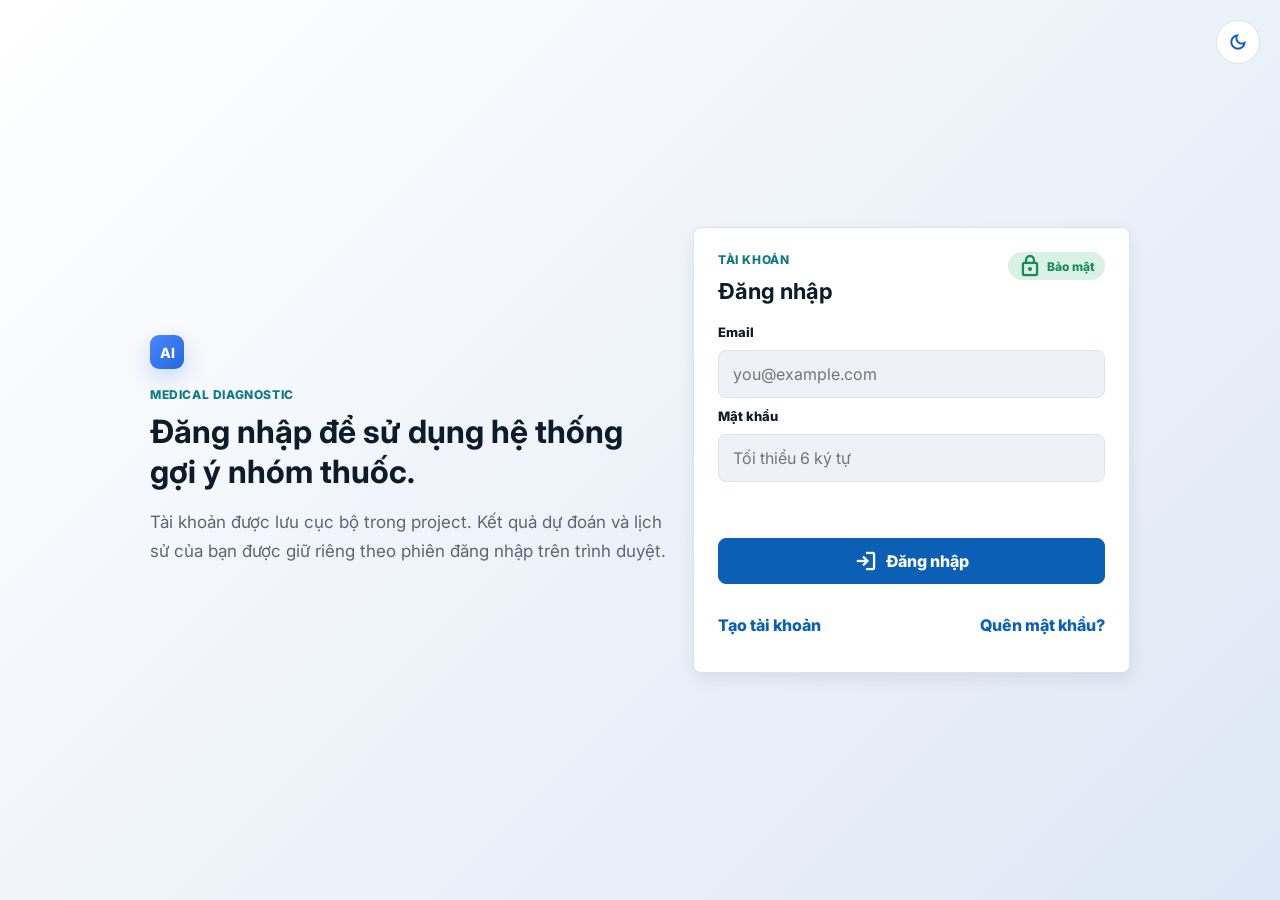
==== frontend/index.html @ ceefe4c8 "feat(admin): port Duyệt phản hồi không đồng ý (review workflow) Port quy trình duyệt phản hồi của to" ====
<!doctype html>
<html lang="vi">
  <head>
    <meta charset="utf-8" />
    <meta name="viewport" content="width=device-width, initial-scale=1" />
    <title>PharmaPredict - Hệ thống gợi ý nhóm thuốc tham khảo</title>
    <link rel="preconnect" href="https://fonts.googleapis.com" />
    <link rel="preconnect" href="https://fonts.gstatic.com" crossorigin />
    <link href="https://fonts.googleapis.com/css2?family=Inter:wght@400;500;600;700;800&family=Material+Symbols+Outlined:wght,FILL@100..700,0..1&display=swap" rel="stylesheet" />
    <link rel="stylesheet" href="styles.css" />
    <script>
      // Khởi tạo theme sớm để tránh nháy sai màu (no-flash)
      (function () {
        try {
          var t = localStorage.getItem("pharmaPredictTheme");
          if (!t) {
            t = window.matchMedia && window.matchMedia("(prefers-color-scheme: dark)").matches ? "dark" : "light";
          }
          document.documentElement.setAttribute("data-theme", t);
        } catch (e) {}
      })();
    </script>
  </head>
  <body>
    <section class="auth-screen" id="auth-screen" aria-labelledby="auth-title">
      <button class="theme-toggle auth-theme-toggle" id="theme-toggle-auth" type="button" aria-pressed="false" aria-label="Chuyển sang giao diện tối" title="Chuyển sang giao diện tối">
        <span class="material-symbols-outlined" aria-hidden="true">dark_mode</span>
      </button>
      <div class="auth-panel">
        <div class="auth-copy">
          <span class="sidebar-logo">AI</span>
          <p class="eyebrow">Medical Diagnostic</p>
          <h1 id="auth-title">Đăng nhập để sử dụng hệ thống gợi ý nhóm thuốc.</h1>
          <p class="lead">Tài khoản được lưu cục bộ trong project. Kết quả dự đoán và lịch sử của bạn được giữ riêng theo phiên đăng nhập trên trình duyệt.</p>
        </div>

        <div class="auth-card" data-auth-view="login">
          <div class="auth-card-head">
            <div>
              <p class="eyebrow">Tài khoản</p>
              <h2>Đăng nhập</h2>
            </div>
            <span class="status-pill status-secure">
              <span class="material-symbols-outlined" aria-hidden="true">lock</span>
              Bảo mật
            </span>
          </div>
          <form id="login-form" class="auth-form">
            <label for="login-email">Email</label>
            <input id="login-email" type="email" autocomplete="email" required placeholder="you@example.com" />
            <label for="login-password">Mật khẩu</label>
            <input id="login-password" type="password" autocomplete="current-password" required placeholder="Tối thiểu 6 ký tự" />
            <p class="form-message" id="login-message" role="status"></p>
            <button class="primary-button" type="submit">
              <span class="material-symbols-outlined" aria-hidden="true">login</span>
              Đăng nhập
            </button>
          </form>
          <div class="auth-links">
            <button class="text-button" type="button" data-auth-target="register">Tạo tài khoản</button>
            <button class="text-button" type="button" data-auth-target="forgot">Quên mật khẩu?</button>
          </div>
        </div>

        <div class="auth-card is-hidden" data-auth-view="register">
          <div class="auth-card-head">
            <div>
              <p class="eyebrow">Người dùng mới</p>
              <h2>Đăng ký</h2>
            </div>
          </div>
          <form id="register-form" class="auth-form">
            <label for="register-name">Họ tên</label>
            <input id="register-name" type="text" autocomplete="name" required placeholder="Nguyễn Văn A" />
            <label for="register-email">Email</label>
            <input id="register-email" type="email" autocomplete="email" required placeholder="you@example.com" />
            <label for="register-password">Mật khẩu</label>
            <input id="register-password" type="password" autocomplete="new-password" minlength="6" required placeholder="Tối thiểu 6 ký tự" />
            <p class="form-message" id="register-message" role="status"></p>
            <button class="primary-button" type="submit">
              <span class="material-symbols-outlined" aria-hidden="true">person_add</span>
              Tạo tài khoản
            </button>
          </form>
          <div class="auth-links">
            <button class="text-button" type="button" data-auth-target="login">Đã có tài khoản</button>
          </div>
        </div>

        <div class="auth-card is-hidden" data-auth-view="forgot">
          <div class="auth-card-head">
            <div>
              <p class="eyebrow">Khôi phục</p>
              <h2>Quên mật khẩu</h2>
            </div>
          </div>
          <form id="forgot-form" class="auth-form">
            <label for="forgot-email">Email đã đăng ký</label>
            <input id="forgot-email" type="email" autocomplete="email" required placeholder="you@example.com" />
            <p class="form-message" id="forgot-message" role="status"></p>
            <button class="primary-button" type="submit">
              <span class="material-symbols-outlined" aria-hidden="true">key</span>
              Lấy mã đặt lại
            </button>
          </form>
          <div class="auth-links">
            <button class="text-button" type="button" data-auth-target="reset">Nhập mã đặt lại</button>
            <button class="text-button" type="button" data-auth-target="login">Quay lại đăng nhập</button>
          </div>
        </div>

        <div class="auth-card is-hidden" data-auth-view="reset">
          <div class="auth-card-head">
            <div>
              <p class="eyebrow">Mật khẩu mới</p>
              <h2>Đặt lại mật khẩu</h2>
            </div>
          </div>
          <form id="reset-form" class="auth-form">
            <label for="reset-email">Email</label>
            <input id="reset-email" type="email" autocomplete="email" required placeholder="you@example.com" />
            <label for="reset-code">Mã đặt lại</label>
            <input id="reset-code" type="text" inputmode="numeric" required placeholder="6 chữ số" />
            <label for="reset-password">Mật khẩu mới</label>
            <input id="reset-password" type="password" autocomplete="new-password" minlength="6" required placeholder="Tối thiểu 6 ký tự" />
            <p class="form-message" id="reset-message" role="status"></p>
            <button class="primary-button" type="submit">
              <span class="material-symbols-outlined" aria-hidden="true">lock_reset</span>
              Đặt lại mật khẩu
            </button>
          </form>
          <div class="auth-links">
            <button class="text-button" type="button" data-auth-target="login">Quay lại đăng nhập</button>
          </div>
        </div>
      </div>
    </section>

    <div class="app-shell is-hidden">
      <aside class="app-sidebar" aria-label="Dieu huong chinh">
        <a class="sidebar-brand" href="#home" aria-label="PharmaPredict">
          <span class="sidebar-logo">AI</span>
          <span>Medical Diagnostic</span>
        </a>
        <nav class="side-nav">
          <button class="nav-link is-active" type="button" data-page="home">
            <span class="material-symbols-outlined" aria-hidden="true">home</span>
            <span>Trang Chủ</span>
          </button>
          <button class="nav-link" type="button" data-page="history">
            <span class="material-symbols-outlined" aria-hidden="true">history</span>
            <span>Lịch Sử Dự Đoán</span>
          </button>
          <button class="nav-link admin-only is-hidden" type="button" data-page="dashboard">
            <span class="material-symbols-outlined" aria-hidden="true">monitoring</span>
            <span>Dashboard</span>
          </button>
          <button class="nav-link admin-only is-hidden" type="button" data-page="dictionary">
            <span class="material-symbols-outlined" aria-hidden="true">menu_book</span>
            <span>Từ Điển Triệu Chứng</span>
          </button>
          <button class="nav-link admin-only is-hidden" type="button" data-page="samples">
            <span class="material-symbols-outlined" aria-hidden="true">description</span>
            <span>Bệnh Án Mẫu</span>
          </button>
          <button class="nav-link admin-only is-hidden" type="button" data-page="drug-admin">
            <span class="material-symbols-outlined" aria-hidden="true">medication</span>
            <span>Quản Lý Thuốc</span>
          </button>
          <button class="nav-link admin-only is-hidden" type="button" data-page="feedback-admin">
            <span class="material-symbols-outlined" aria-hidden="true">rate_review</span>
            <span>Duyệt Phản Hồi</span>
          </button>
          <button class="nav-link" type="button" data-page="about">
            <span class="material-symbols-outlined" aria-hidden="true">person</span>
            <span>Hồ Sơ Của Tôi</span>
          </button>
        </nav>
        <button class="theme-toggle" id="theme-toggle" type="button" aria-pressed="false" aria-label="Chuyển sang giao diện tối" title="Chuyển sang giao diện tối">
          <span class="material-symbols-outlined" aria-hidden="true">dark_mode</span>
          <span class="theme-toggle-label">Giao diện tối</span>
        </button>
        <div class="sidebar-user">
          <div class="avatar" id="user-avatar">ND</div>
          <div>
            <strong id="user-name">Người dùng</strong>
            <span id="user-email">user@example.com</span>
          </div>
          <button class="icon-button" type="button" id="logout-button" aria-label="Dang xuat">
            <span class="material-symbols-outlined" aria-hidden="true">logout</span>
          </button>
        </div>
      </aside>

      <main class="app-main">
      <section class="page is-active" id="page-home" aria-labelledby="home-title">
        <div class="container hero-grid">
          <div class="intro">
            <p class="eyebrow">Hệ thống hỗ trợ lâm sàng</p>
            <h1 id="home-title">Gợi ý nhóm thuốc từ triệu chứng tiếng Việt.</h1>
                <p class="lead">Mô tả triệu chứng bằng tiếng Việt, hệ thống sẽ map sang cụm triệu chứng tiếng Anh trong dataset và chỉ trả nhóm thuốc khi dữ liệu đủ tin cậy.</p>
          </div>

          <form class="diagnosis-panel" id="diagnosis-form">
            <div class="panel-heading">
              <div>
                <p class="eyebrow">Bệnh án đầu vào</p>
                <h2>Mô tả ca lâm sàng</h2>
              </div>
              <span class="status-pill status-secure">
                <span class="material-symbols-outlined" aria-hidden="true">lock</span>
                Bảo mật
              </span>
            </div>
            <label class="sr-only" for="case-description">Mô tả ca lâm sàng</label>
            <div class="textarea-wrap">
              <textarea id="case-description" maxlength="2000" rows="11" placeholder="Ví dụ: Bệnh nhân sốt cao, ho có đờm, đau ngực, khó thở, mệt mỏi..."></textarea>
              <span id="char-count">0 / 2000 ký tự</span>
            </div>
            <div class="symptom-picker">
              <div class="picker-head">
                <div>
                  <p class="eyebrow">Tùy chọn</p>
                  <h2>Chọn thêm triệu chứng</h2>
                </div>
                <span id="selected-count">0 đã chọn</span>
              </div>
              <label class="search-box compact-search" for="symptom-search">
                <span class="material-symbols-outlined" aria-hidden="true">search</span>
                <input id="symptom-search" type="search" placeholder="Tìm triệu chứng bằng tiếng Việt..." />
              </label>
              <div class="symptom-list" id="symptom-list" aria-live="polite">
                <p class="muted-text">Đang tải danh sách triệu chứng từ dữ liệu huấn luyện...</p>
              </div>
            </div>
            <p class="form-message" id="form-message" role="status"></p>
            <div class="form-actions">
              <button class="primary-button" type="submit">
                <span class="material-symbols-outlined" aria-hidden="true">analytics</span>
                Gợi ý nhóm thuốc
              </button>
              <button class="secondary-button" type="button" id="clear-case">
                <span class="material-symbols-outlined" aria-hidden="true">restart_alt</span>
                Xóa trắng
              </button>
            </div>
          </form>

          <aside class="side-stack" aria-label="Goi y nhap lieu">
            <div class="metric-strip">
              <div>
                <strong>8.421</strong>
                <span>Ca huấn luyện</span>
              </div>
              <div>
                <strong>16.766</strong>
                <span>Triệu chứng có thể map</span>
              </div>
            </div>
            <div class="tip-card">
              <div class="tip-title">
                <span class="material-symbols-outlined" aria-hidden="true">lightbulb</span>
                <h2>Mẹo viết bệnh án</h2>
              </div>
              <ul>
                <li>Nêu triệu chứng chính, thời điểm khởi phát và mức độ nặng.</li>
                <li>Bổ sung bệnh nền, dị ứng thuốc, thuốc đang dùng.</li>
                <li>Thêm xét nghiệm liên quan như CRP, bạch cầu, men gan, creatinine.</li>
              </ul>
              <!-- US29 (SCRUM-119): nạp nhanh bệnh án mẫu vào ô nhập -->
              <div class="sample-picker is-hidden" id="sample-picker">
                <label for="sample-select">Nạp bệnh án mẫu</label>
                <select id="sample-select">
                  <option value="">— Chọn bệnh án mẫu —</option>
                </select>
              </div>
              <button class="text-button" type="button" id="example-case">Dùng thử ví dụ</button>
            </div>
          </aside>
        </div>

        <div class="container">
          <div class="section-heading">
            <h2>Hoạt động gần đây</h2>
            <button class="text-button" type="button" data-page="history">Xem tất cả</button>
          </div>
          <div class="activity-grid" id="home-activity" aria-live="polite"></div>
        </div>
      </section>

      <section class="page" id="page-result" aria-labelledby="result-title">
        <div class="container result-layout">
          <div class="result-summary">
            <p class="eyebrow">Nhóm thuốc tham khảo</p>
            <div class="result-title-row">
              <span class="result-icon material-symbols-outlined" aria-hidden="true">medication</span>
              <div>
                <h1 id="result-title">Chưa có kết quả</h1>
                <p id="result-subtitle">Chọn triệu chứng và bấm dự đoán</p>
              </div>
            </div>
            <div class="confidence-box" aria-label="Do tin cay">
              <div class="confidence-head">
                <span id="score-label">Độ tương đồng</span>
                <strong id="confidence-value">0%</strong>
              </div>
              <div class="progress-bar"><span id="confidence-bar"></span></div>
              <span class="confidence-tag">Chưa có</span>
            </div>
            <p class="result-note" id="result-note">Kết quả chỉ hiển thị khi hệ thống có đủ triệu chứng và độ tin cậy để gợi ý nhóm thuốc tham khảo.</p>
            <div class="suggested-symptoms-card is-hidden" id="suggested-symptoms-card">
              <h2>Chọn thêm triệu chứng</h2>
              <p>Những thông tin này giúp hệ thống phân biệt nguyên nhân tốt hơn.</p>
              <div class="suggested-symptoms-list" id="suggested-symptoms-list"></div>
            </div>
            <div class="form-actions">
              <button class="primary-button" type="button" id="save-result">
                <span class="material-symbols-outlined" aria-hidden="true">save</span>
                Lưu kết quả
              </button>
              <button class="secondary-button" type="button" data-page="home">
                <span class="material-symbols-outlined" aria-hidden="true">refresh</span>
                Dự đoán mới
              </button>
            </div>
            <div class="feedback-box is-hidden" id="feedback-box">
              <span class="feedback-question">Kết quả này có hữu ích không?</span>
              <div class="feedback-actions">
                <button class="feedback-button feedback-approve" type="button" id="feedback-approve">
                  <span class="material-symbols-outlined" aria-hidden="true">thumb_up</span>
                  Đồng ý
                </button>
                <button class="feedback-button feedback-reject" type="button" id="feedback-reject">
                  <span class="material-symbols-outlined" aria-hidden="true">thumb_down</span>
                  Không đồng ý
                </button>
              </div>
              <div class="feedback-reason is-hidden" id="feedback-reason">
                <label for="feedback-reason-text">Lý do không đồng ý (giúp cải thiện hệ thống)</label>
                <textarea id="feedback-reason-text" rows="2" maxlength="500" placeholder="Ví dụ: chẩn đoán sai nhóm, thiếu cảnh báo tương tác, liều chưa phù hợp..."></textarea>
                <div class="feedback-reason-actions">
                  <button class="primary-button compact" type="button" id="feedback-reason-submit">Gửi phản hồi</button>
                  <button class="text-button" type="button" id="feedback-reason-cancel">Hủy</button>
                </div>
              </div>
              <p class="feedback-thanks is-hidden" id="feedback-thanks" role="status">Đã ghi nhận phản hồi. Cảm ơn bạn!</p>
            </div>
          </div>

          <div class="result-details">
            <article class="detail-card summary-table-card">
              <h2>Tóm tắt bệnh án</h2>
              <div class="summary-table-wrap">
                <table class="case-summary-table">
                  <thead>
                    <tr>
                      <th>Chẩn đoán dự kiến</th>
                      <th>Tên thuốc</th>
                      <th>Nhóm thuốc phù hợp</th>
                    </tr>
                  </thead>
                  <tbody>
                    <tr>
                      <td id="summary-diagnosis">Chưa có dữ liệu.</td>
                      <td id="summary-medication-name">Chưa có dữ liệu.</td>
                      <td id="summary-drug-group">Chưa có dữ liệu.</td>
                    </tr>
                  </tbody>
                </table>
              </div>
            </article>
            <article class="detail-card">
              <h2>Hướng xử trí và thuốc tham khảo</h2>
              <ul id="medication-list">
                <li>Chưa có dữ liệu dự đoán.</li>
              </ul>
            </article>
            <article class="detail-card">
              <h2>Lưu ý phòng ngừa</h2>
              <ul id="precaution-list">
                <li>Chưa có dữ liệu dự đoán.</li>
              </ul>
            </article>
            <article class="detail-card warning-card">
              <h2>Cảnh báo</h2>
              <p id="warning-text">Không thay thế chẩn đoán của bác sĩ. Dữ liệu này phù hợp cho học máy và hỗ trợ tham khảo, không dùng để kê đơn thật.</p>
            </article>
            <article class="detail-card">
              <h2>Chăm sóc tại nhà</h2>
              <ul id="care-list">
                <li>Chưa có dữ liệu dự đoán.</li>
              </ul>
            </article>
            <article class="detail-card predictions-card">
              <p class="eyebrow">Các khả năng cao nhất</p>
              <h2 id="top-predictions-title">Xác suất từ mô hình</h2>
              <ul class="top-predictions" id="top-predictions"></ul>
            </article>
          </div>
        </div>
      </section>

      <section class="page" id="page-history" aria-labelledby="history-title">
        <div class="container">
          <div class="history-head">
            <div>
              <p class="eyebrow">Lịch sử hệ thống</p>
              <h1 id="history-title">Lịch sử dự đoán</h1>
              <p class="lead">Tra cứu và quản lý các phân loại nhóm thuốc đã thực hiện.</p>
            </div>
            <div class="history-actions">
              <button class="secondary-button compact" type="button">
                <span class="material-symbols-outlined" aria-hidden="true">filter_list</span>
                Lọc
              </button>
              <button class="secondary-button compact" type="button">
                <span class="material-symbols-outlined" aria-hidden="true">download</span>
                Xuất
              </button>
            </div>
          </div>

          <label class="search-box" for="history-search">
            <span class="material-symbols-outlined" aria-hidden="true">search</span>
            <input id="history-search" type="search" placeholder="Tìm theo nhóm thuốc, mô tả hoặc ngày..." />
          </label>

          <div class="history-grid" id="history-list" aria-live="polite"></div>
          <div class="empty-state is-hidden" id="history-empty">
            <span class="empty-icon material-symbols-outlined" aria-hidden="true">inbox</span>
            <h2>Chưa có lịch sử dự đoán</h2>
            <p>Các kết quả bạn lưu sẽ xuất hiện ở đây. Hãy thử tạo một dự đoán mới.</p>
            <button class="primary-button" type="button" data-page="home">
              <span class="material-symbols-outlined" aria-hidden="true">add</span>
              Tạo dự đoán
            </button>
          </div>
        </div>
      </section>

      <section class="page" id="page-dashboard" aria-labelledby="dashboard-title">
        <div class="container">
          <div class="history-head">
            <div>
              <p class="eyebrow">Quản trị hệ thống</p>
              <h1 id="dashboard-title">Dashboard tổng quan</h1>
              <p class="lead">Số lượng ca dự đoán và tỷ lệ đánh giá "Đồng ý" để theo dõi hiệu quả hệ thống.</p>
            </div>
            <div class="history-actions dashboard-filter">
              <label class="sr-only" for="dashboard-from">Từ ngày</label>
              <input id="dashboard-from" type="date" aria-label="Từ ngày" />
              <label class="sr-only" for="dashboard-to">Đến ngày</label>
              <input id="dashboard-to" type="date" aria-label="Đến ngày" />
              <button class="secondary-button compact" type="button" id="dashboard-refresh">
                <span class="material-symbols-outlined" aria-hidden="true">refresh</span>
                Cập nhật
              </button>
            </div>
          </div>

          <p class="form-message" id="dashboard-message" role="status"></p>

          <div class="stat-cards" id="dashboard-cards">
            <article class="stat-card">
              <span class="stat-icon material-symbols-outlined" aria-hidden="true">analytics</span>
              <div>
                <span class="stat-label">Tổng số ca dự đoán</span>
                <strong class="stat-value" id="stat-total-predictions">—</strong>
              </div>
            </article>
            <article class="stat-card stat-card-accent">
              <span class="stat-icon material-symbols-outlined" aria-hidden="true">thumb_up</span>
              <div>
                <span class="stat-label">Tỷ lệ "Đồng ý"</span>
                <strong class="stat-value" id="stat-agree-rate">—</strong>
              </div>
            </article>
            <article class="stat-card">
              <span class="stat-icon material-symbols-outlined" aria-hidden="true">reviews</span>
              <div>
                <span class="stat-label">Tổng lượt đánh giá</span>
                <strong class="stat-value" id="stat-feedback-total">—</strong>
              </div>
            </article>
          </div>

          <div class="dashboard-grid">
            <article class="detail-card">
              <h2>Ca dự đoán theo ngày</h2>
              <div class="chart-box"><canvas id="dashboard-bars-canvas" aria-label="Biểu đồ ca dự đoán theo ngày" role="img"></canvas></div>
              <p class="muted-text dashboard-empty is-hidden" id="dashboard-bars-empty">Chưa có dữ liệu ca dự đoán trong khoảng thời gian này.</p>
            </article>
            <article class="detail-card">
              <h2>Đồng ý vs Không đồng ý</h2>
              <div class="chart-box"><canvas id="dashboard-donut-canvas" aria-label="Tỷ lệ đồng ý và không đồng ý" role="img"></canvas></div>
              <p class="muted-text dashboard-empty is-hidden" id="dashboard-donut-empty">Chưa có lượt đánh giá nào.</p>
            </article>
            <article class="detail-card">
              <h2>Nhóm thuốc được gợi ý nhiều nhất</h2>
              <ul class="top-predictions" id="dashboard-top-groups">
                <li class="muted-text">Chưa có dữ liệu.</li>
              </ul>
            </article>
          </div>

          <!-- US22 (SCRUM-88): thống kê lý do không đồng ý phổ biến -->
          <div class="section-heading">
            <h2>Phản hồi chuyên gia — Lý do không đồng ý</h2>
            <span class="status-pill status-secondary" id="reject-total-pill">0 lượt không đồng ý</span>
          </div>
          <div class="dashboard-grid">
            <article class="detail-card">
              <h2>"Không đồng ý" theo ngày</h2>
              <div class="chart-box"><canvas id="reject-bars-canvas" aria-label="Số lượt không đồng ý theo ngày" role="img"></canvas></div>
              <p class="muted-text dashboard-empty is-hidden" id="reject-bars-empty">Chưa có phản hồi không đồng ý trong khoảng thời gian này.</p>
            </article>
            <article class="detail-card">
              <h2>Từ khóa lý do phổ biến</h2>
              <ul class="top-predictions" id="reject-keywords">
                <li class="muted-text">Chưa có dữ liệu.</li>
              </ul>
            </article>
            <article class="detail-card">
              <h2>Nhóm thuốc bị phản đối nhiều</h2>
              <ul class="top-predictions" id="reject-by-group">
                <li class="muted-text">Chưa có dữ liệu.</li>
              </ul>
            </article>
          </div>

          <!-- US23 (SCRUM-92): Top nhóm thuốc được dự đoán nhiều nhất -->
          <div class="section-heading">
            <h2>Top nhóm thuốc được dự đoán nhiều nhất</h2>
            <span class="status-pill status-secure" id="group-stats-pill">0 nhóm</span>
          </div>
          <div class="dashboard-grid dashboard-grid-2">
            <article class="detail-card">
              <h2>Biểu đồ Top nhóm thuốc</h2>
              <div class="chart-box chart-box-tall"><canvas id="group-bars-canvas" aria-label="Top nhóm thuốc được dự đoán" role="img"></canvas></div>
              <p class="muted-text dashboard-empty is-hidden" id="group-bars-empty">Chưa có ca dự đoán nào để thống kê nhóm thuốc.</p>
            </article>
            <article class="detail-card">
              <h2>Xếp hạng nhóm thuốc</h2>
              <ul class="top-predictions" id="group-rank">
                <li class="muted-text">Chưa có dữ liệu.</li>
              </ul>
            </article>
          </div>
        </div>
      </section>

      <!-- US27 (SCRUM-108): Từ điển triệu chứng — tìm kiếm nhanh + phân trang -->
      <section class="page" id="page-dictionary" aria-labelledby="dictionary-title">
        <div class="container">
          <div class="history-head">
            <div>
              <p class="eyebrow">Quản trị từ điển</p>
              <h1 id="dictionary-title">Từ điển triệu chứng</h1>
              <p class="lead">Tìm kiếm nhanh triệu chứng theo tên hoặc từ khóa để tra cứu/quản trị.</p>
            </div>
            <span class="status-pill status-secure" id="dictionary-total">0 triệu chứng</span>
          </div>

          <form class="inline-form dict-add-form" id="tc-form">
            <input type="hidden" id="tc-edit-ma" value="" />
            <input id="tc-ten" type="text" maxlength="255" required placeholder="Tên triệu chứng" />
            <input id="tc-tu-khoa" type="text" maxlength="500" placeholder="Từ khóa (tùy chọn)" />
            <div class="inline-form-actions">
              <button class="primary-button compact" type="submit" id="tc-submit">Thêm triệu chứng</button>
              <button class="text-button" type="button" id="tc-cancel" hidden>Hủy sửa</button>
            </div>
            <p class="form-message" id="tc-message" role="status"></p>
          </form>

          <label class="search-box" for="dictionary-search">
            <span class="material-symbols-outlined" aria-hidden="true">search</span>
            <input id="dictionary-search" type="search" placeholder="Gõ tên hoặc từ khóa triệu chứng (vd: fever, đau, cough)..." autocomplete="off" />
          </label>

          <p class="form-message" id="dictionary-message" role="status"></p>

          <div class="dict-table-wrap">
            <table class="dict-table">
              <thead>
                <tr><th style="width:64px">#</th><th>Tên triệu chứng</th><th>Từ khóa</th><th style="width:120px">Thao tác</th></tr>
              </thead>
              <tbody id="dictionary-rows"></tbody>
            </table>
          </div>
          <p class="muted-text dashboard-empty is-hidden" id="dictionary-empty">Không tìm thấy triệu chứng phù hợp.</p>

          <div class="dict-pagination">
            <button class="secondary-button compact" type="button" id="dict-prev">
              <span class="material-symbols-outlined" aria-hidden="true">chevron_left</span>
              Trước
            </button>
            <span id="dict-page-info">Trang 1</span>
            <button class="secondary-button compact" type="button" id="dict-next">
              Sau
              <span class="material-symbols-outlined" aria-hidden="true">chevron_right</span>
            </button>
          </div>
        </div>
      </section>

      <!-- US29 (SCRUM-116): quản lý bệnh án mẫu (admin) -->
      <section class="page" id="page-samples" aria-labelledby="samples-title">
        <div class="container">
          <div class="history-head">
            <div>
              <p class="eyebrow">Quản trị dữ liệu</p>
              <h1 id="samples-title">Bệnh án mẫu</h1>
              <p class="lead">Quản lý các bệnh án mẫu để bác sĩ nạp nhanh vào ô nhập liệu ở Trang Chủ.</p>
            </div>
            <span class="status-pill status-secure" id="samples-count">0 mẫu</span>
          </div>

          <form class="sample-form" id="sample-form">
            <h2>Thêm bệnh án mẫu</h2>
            <label for="sample-tieu-de">Tiêu đề</label>
            <input id="sample-tieu-de" type="text" maxlength="255" required placeholder="Ví dụ: Viêm họng cấp" />
            <label for="sample-noi-dung">Nội dung bệnh án</label>
            <textarea id="sample-noi-dung" rows="3" maxlength="2000" required placeholder="Mô tả triệu chứng để nạp vào ô nhập..."></textarea>
            <label for="sample-mo-ta">Ghi chú (tùy chọn)</label>
            <input id="sample-mo-ta" type="text" maxlength="500" placeholder="Ghi chú ngắn" />
            <p class="form-message" id="sample-form-message" role="status"></p>
            <button class="primary-button" type="submit">
              <span class="material-symbols-outlined" aria-hidden="true">add</span>
              Thêm mẫu
            </button>
          </form>

          <div class="history-grid" id="samples-list" aria-live="polite"></div>
          <div class="empty-state is-hidden" id="samples-empty">
            <span class="empty-icon material-symbols-outlined" aria-hidden="true">description</span>
            <h2>Chưa có bệnh án mẫu</h2>
            <p>Thêm mẫu đầu tiên để hỗ trợ bác sĩ nhập liệu nhanh.</p>
          </div>
        </div>
      </section>

      <!-- PORT toan/main: Quản lý thuốc (CRUD nhóm thuốc + thuốc) -->
      <section class="page" id="page-drug-admin" aria-labelledby="drug-admin-title">
        <div class="container">
          <div class="history-head">
            <div>
              <p class="eyebrow">Quản trị danh mục</p>
              <h1 id="drug-admin-title">Quản lý thuốc</h1>
              <p class="lead">Thêm, sửa, xóa nhóm thuốc và thuốc tham khảo trong cơ sở dữ liệu.</p>
            </div>
          </div>

          <div class="dashboard-grid dashboard-grid-2">
            <article class="detail-card">
              <h2>Nhóm thuốc <span class="status-pill status-secure" id="dg-count">0</span></h2>
              <form class="inline-form" id="dg-form">
                <input type="hidden" id="dg-edit-ma" value="" />
                <input id="dg-ten" type="text" maxlength="255" required placeholder="Tên nhóm thuốc" />
                <input id="dg-mo-ta" type="text" maxlength="500" placeholder="Mô tả (tùy chọn)" />
                <div class="inline-form-actions">
                  <button class="primary-button compact" type="submit" id="dg-submit">Thêm nhóm</button>
                  <button class="text-button" type="button" id="dg-cancel" hidden>Hủy sửa</button>
                </div>
                <p class="form-message" id="dg-message" role="status"></p>
              </form>
              <ul class="admin-list" id="dg-list"></ul>
            </article>

            <article class="detail-card">
              <h2>Thuốc tham khảo <span class="status-pill status-secure" id="th-count">0</span></h2>
              <form class="inline-form" id="th-form">
                <input id="th-ten" type="text" maxlength="255" required placeholder="Tên thuốc" />
                <input id="th-hoat-chat" type="text" maxlength="255" placeholder="Hoạt chất (tùy chọn)" />
                <select id="th-nhom"><option value="">— Gắn vào nhóm (tùy chọn) —</option></select>
                <div class="inline-form-actions">
                  <button class="primary-button compact" type="submit">Thêm thuốc</button>
                </div>
                <p class="form-message" id="th-message" role="status"></p>
              </form>
              <label class="search-box compact-search" for="th-search">
                <span class="material-symbols-outlined" aria-hidden="true">search</span>
                <input id="th-search" type="search" placeholder="Tìm thuốc theo tên/hoạt chất..." autocomplete="off" />
              </label>
              <ul class="admin-list" id="th-list"></ul>
              <div class="dict-pagination">
                <button class="secondary-button compact" type="button" id="th-prev">Trước</button>
                <span id="th-page-info">Trang 1</span>
                <button class="secondary-button compact" type="button" id="th-next">Sau</button>
              </div>
            </article>
          </div>

          <!-- PORT toan/main: Bulk import CSV -->
          <div class="section-heading">
            <h2>Nhập hàng loạt từ CSV</h2>
          </div>
          <div class="dashboard-grid dashboard-grid-2">
            <article class="detail-card">
              <h2>Import nhóm thuốc</h2>
              <p class="muted-text">File CSV cột <code>ten_nhom, mo_ta</code>.</p>
              <input type="file" id="import-dg-file" accept=".csv" />
              <div class="inline-form-actions">
                <button class="primary-button compact" type="button" id="import-dg-btn">Tải lên</button>
                <a class="text-button" id="tpl-dg" href="#">Tải template</a>
              </div>
              <p class="form-message" id="import-dg-msg" role="status"></p>
            </article>
            <article class="detail-card">
              <h2>Import thuốc</h2>
              <p class="muted-text">File CSV cột <code>ten_thuoc, hoat_chat, cong_dung, nhom_thuoc</code>.</p>
              <input type="file" id="import-th-file" accept=".csv" />
              <div class="inline-form-actions">
                <button class="primary-button compact" type="button" id="import-th-btn">Tải lên</button>
                <a class="text-button" id="tpl-th" href="#">Tải template</a>
              </div>
              <p class="form-message" id="import-th-msg" role="status"></p>
            </article>
          </div>
        </div>
      </section>

      <!-- PORT toan/main: Duyệt phản hồi không đồng ý -->
      <section class="page" id="page-feedback-admin" aria-labelledby="fb-admin-title">
        <div class="container">
          <div class="history-head">
            <div>
              <p class="eyebrow">Quản trị phản hồi</p>
              <h1 id="fb-admin-title">Duyệt phản hồi không đồng ý</h1>
              <p class="lead">Xem lý do bác sĩ không đồng ý và đánh dấu đã xử lý để cải thiện hệ thống.</p>
            </div>
            <span class="status-pill status-secondary" id="fb-pending-pill">0 chưa xử lý</span>
          </div>

          <div class="fb-filter">
            <button class="secondary-button compact is-active" type="button" data-fb-filter="0" id="fb-tab-pending">Chưa xử lý</button>
            <button class="secondary-button compact" type="button" data-fb-filter="1" id="fb-tab-done">Đã xử lý</button>
            <button class="secondary-button compact" type="button" data-fb-filter="" id="fb-tab-all">Tất cả</button>
          </div>

          <p class="form-message" id="fb-message" role="status"></p>
          <ul class="admin-list" id="fb-list"></ul>
          <div class="empty-state is-hidden" id="fb-empty">
            <span class="empty-icon material-symbols-outlined" aria-hidden="true">inbox</span>
            <h2>Không có phản hồi</h2>
            <p>Chưa có phản hồi "Không đồng ý" trong mục này.</p>
          </div>
          <div class="dict-pagination">
            <button class="secondary-button compact" type="button" id="fb-prev">Trước</button>
            <span id="fb-page-info">Trang 1</span>
            <button class="secondary-button compact" type="button" id="fb-next">Sau</button>
          </div>
        </div>
      </section>

      <section class="page" id="page-about" aria-labelledby="about-title">
        <div class="container about-layout">
          <div class="about-copy">
            <p class="eyebrow">Hồ sơ cá nhân</p>
            <h1 id="about-title">Thông tin tài khoản</h1>
            <p class="lead" id="profile-summary">Bạn đang đăng nhập vào hệ thống hỗ trợ nhập triệu chứng tiếng Việt và gợi ý nhóm thuốc khi dữ liệu đủ tin cậy.</p>
            <div class="form-actions">
              <button class="primary-button" type="button" id="profile-logout-button">
                <span class="material-symbols-outlined" aria-hidden="true">logout</span>
                Đăng xuất
              </button>
              <button class="secondary-button" type="button" data-page="home">Bắt đầu nhập liệu</button>
            </div>
          </div>
          <div class="about-cards">
            <article class="feature-card">
              <span class="feature-icon material-symbols-outlined" aria-hidden="true">psychology</span>
              <h2>Dữ liệu tiếng Anh</h2>
              <p>Model dùng trường trieu_chung trong CSV mới để học quan hệ giữa cụm triệu chứng và nhóm thuốc.</p>
            </article>
            <article class="feature-card dark">
              <span class="feature-icon material-symbols-outlined" aria-hidden="true">verified</span>
              <h2>Tiền xử lý tiếng Việt</h2>
              <p>Triệu chứng người dùng nhập được map sang đúng mã đặc trưng tiếng Anh trước khi gọi model.</p>
            </article>
            <article class="feature-card">
              <span class="feature-icon material-symbols-outlined" aria-hidden="true">encrypted</span>
              <h2>Kết quả tiếng Việt</h2>
              <p>Tên bệnh, mô tả, thuốc, lưu ý phòng ngừa và chăm sóc được dịch hoặc ánh xạ sang tiếng Việt.</p>
            </article>
          </div>
        </div>

        <div class="container faq-grid">
          <article class="faq-item">
            <h2>Cần nhập dữ liệu gì?</h2>
            <p>Triệu chứng chính, tiền sử bệnh, dị ứng, thuốc đang dùng và chỉ số xét nghiệm liên quan.</p>
          </article>
          <article class="faq-item">
            <h2>Kết quả có thay bác sĩ không?</h2>
            <p>Không. Đây là lớp hỗ trợ quyết định, cần bác sĩ xác nhận trước khi dùng trong điều trị.</p>
          </article>
          <article class="faq-item contact-card">
            <h2>Hỗ trợ</h2>
            <input type="text" placeholder="Chủ đề cần hỗ trợ" disabled />
            <textarea rows="3" placeholder="Nội dung trao đổi..." disabled></textarea>
            <button class="primary-button" type="button" disabled>Sắp ra mắt</button>
            <p class="muted-text">Kênh hỗ trợ trong ứng dụng đang được phát triển.</p>
          </article>
        </div>
      </section>
      </main>
    </div>

    <nav class="bottom-nav" aria-label="Dieu huong mobile">
      <button class="bottom-link is-active" type="button" data-page="home">
        <span class="material-symbols-outlined" aria-hidden="true">home</span>
        <span>Trang chủ</span>
      </button>
      <button class="bottom-link" type="button" data-page="result">
        <span class="material-symbols-outlined" aria-hidden="true">medical_services</span>
        <span>Thuốc</span>
      </button>
      <button class="bottom-link" type="button" data-page="history">
        <span class="material-symbols-outlined" aria-hidden="true">history</span>
        <span>Lịch sử</span>
      </button>
      <button class="bottom-link" type="button" data-page="about">
        <span class="material-symbols-outlined" aria-hidden="true">person</span>
        <span>Hồ sơ</span>
      </button>
    </nav>

    <!-- US28 (SCRUM-114): Modal ánh xạ chi tiết triệu chứng ↔ nhóm thuốc -->
    <div class="modal-overlay is-hidden" id="mapping-modal" role="dialog" aria-modal="true" aria-labelledby="mapping-modal-title">
      <div class="modal-card">
        <div class="modal-head">
          <div>
            <p class="eyebrow">Ánh xạ dữ liệu</p>
            <h2 id="mapping-modal-title">Chi tiết triệu chứng</h2>
          </div>
          <button class="icon-button" type="button" id="mapping-modal-close" aria-label="Đóng">
            <span class="material-symbols-outlined" aria-hidden="true">close</span>
          </button>
        </div>
        <p class="muted-text" id="mapping-modal-sub">Các nhóm thuốc liên quan tới triệu chứng (theo dữ liệu huấn luyện).</p>
        <p class="form-message" id="mapping-modal-message" role="status"></p>
        <ul class="top-predictions" id="mapping-modal-groups"></ul>
      </div>
    </div>

    <script src="vendor/chart.umd.min.js"></script>
    <script src="script.js"></script>
  </body>
</html>
---- frontend/styles.css ----
:root {
  /* Surfaces — tên token cũ giữ nguyên, làm mới theo bảng màu lâm sàng (DESIGN_SYSTEM.md) */
  --surface: #f5f7fb;          /* nền trang (bg) */
  --surface-lowest: #ffffff;   /* card / panel */
  --surface-low: #eef2f8;      /* field, chip nền */
  --surface-container: #e8eef7;
  --surface-high: #dde7f5;
  --surface-highest: #d7e6fb;  /* nhấn nhẹ primary */
  --text: #0e1b2b;
  --text-muted: #5a6675;
  --text-subtle: #8a95a3;      /* placeholder, caption */
  --outline: #dce3ed;          /* border */
  --primary: #0b5fb5;
  --primary-action: #0b5fb5;
  --primary-hover: #0a4f97;
  --primary-contrast: #ffffff;
  --primary-soft: #d7e6fb;
  --secondary: #0f7a86;
  --secondary-soft: #7de3ec;
  --accent: #e8722b;
  --accent-soft: #fce8d8;
  --success: #1b8a5a;
  --success-soft: #daf1e6;
  --warning: #b7791f;
  --warning-bg: #fbf0d6;
  --warning-soft: #fbf0d6;
  --danger: #c0392b;
  --danger-soft: #fbe3e0;
  --error: #c0392b;
  --track: #dbe2ec;            /* nền thanh tiến trình */
  /* Spacing scale (4px base) */
  --space-1: 4px;  --space-2: 8px;  --space-3: 12px; --space-4: 16px;
  --space-5: 24px; --space-6: 32px; --space-7: 48px; --space-8: 64px;
  /* Radius */
  --radius: 8px;
  --radius-sm: 8px; --radius-md: 12px; --radius-lg: 16px; --radius-pill: 999px;
  /* Elevation */
  --shadow-sm: 0 1px 2px rgba(14, 27, 43, 0.06);
  --shadow-md: 0 6px 16px rgba(14, 27, 43, 0.08);
  --shadow-lg: 0 18px 40px rgba(11, 95, 181, 0.12);
  --shadow: var(--shadow-md);
  /* Thang độ tin cậy */
  --confidence-low: var(--danger);
  --confidence-mid: var(--warning);
  --confidence-high: var(--success);
  color-scheme: light;
}

/* ===== Dark mode — override token, áp dụng toàn cục cho UI hiện có ===== */
[data-theme="dark"] {
  --surface: #0c1420;
  --surface-lowest: #141f2e;
  --surface-low: #1c2a3c;
  --surface-container: #1c2a3c;
  --surface-high: #243349;
  --surface-highest: #16304d;
  --text: #e6edf5;
  --text-muted: #9daaba;
  --text-subtle: #7d8a9b;
  --outline: #26354a;
  --primary: #3d8fe0;
  --primary-action: #3d8fe0;
  --primary-hover: #5aa0e8;
  --primary-contrast: #0c1420;
  --primary-soft: #16304d;
  --secondary: #4fd0dd;
  --secondary-soft: #2b6f78;
  --accent: #f0894d;
  --accent-soft: #3a2a1d;
  --success: #3fae7c;
  --success-soft: #152a22;
  --warning: #d4a23f;
  --warning-bg: #2e2718;
  --warning-soft: #2e2718;
  --danger: #e06a5d;
  --danger-soft: #321f1d;
  --error: #e06a5d;
  --track: #26354a;
  --shadow-sm: 0 1px 2px rgba(0, 0, 0, 0.4);
  --shadow-md: 0 6px 16px rgba(0, 0, 0, 0.45);
  --shadow-lg: 0 18px 40px rgba(0, 0, 0, 0.5);
  --shadow: var(--shadow-md);
  color-scheme: dark;
}

* {
  box-sizing: border-box;
}

html {
  scroll-behavior: smooth;
}

body {
  margin: 0;
  min-height: 100vh;
  background: var(--surface);
  color: var(--text);
  font-family: Inter, system-ui, -apple-system, BlinkMacSystemFont, "Segoe UI", sans-serif;
}

button,
input,
textarea {
  font: inherit;
}

button {
  cursor: pointer;
}

.material-symbols-outlined {
  font-family: "Material Symbols Outlined";
  font-weight: normal;
  font-style: normal;
  font-size: 24px;
  line-height: 1;
  letter-spacing: normal;
  text-transform: none;
  display: inline-block;
  white-space: nowrap;
  word-wrap: normal;
  direction: ltr;
  -webkit-font-feature-settings: "liga";
  -webkit-font-smoothing: antialiased;
  font-variation-settings: "FILL" 0, "wght" 500, "GRAD" 0, "opsz" 24;
}

.sr-only {
  position: absolute;
  width: 1px;
  height: 1px;
  padding: 0;
  margin: -1px;
  overflow: hidden;
  clip: rect(0, 0, 0, 0);
  white-space: nowrap;
  border: 0;
}

.app-shell {
  min-height: 100vh;
}

.app-shell.is-hidden,
.auth-screen.is-hidden,
.auth-card.is-hidden {
  display: none;
}

.auth-screen {
  position: relative;
  min-height: 100vh;
  display: grid;
  place-items: center;
  padding: 32px 16px;
  background: linear-gradient(135deg, var(--surface-lowest), var(--surface-high));
}

.auth-panel {
  width: min(100%, 980px);
  display: grid;
  grid-template-columns: minmax(0, 0.95fr) minmax(340px, 0.8fr);
  gap: 24px;
  align-items: center;
}

.auth-copy {
  display: grid;
  align-content: center;
}

.auth-copy .sidebar-logo {
  margin-bottom: 18px;
}

.auth-card {
  padding: 24px;
  border: 1px solid var(--outline);
  border-radius: var(--radius);
  background: var(--surface-lowest);
  box-shadow: var(--shadow);
}

.auth-card-head {
  display: flex;
  align-items: flex-start;
  justify-content: space-between;
  gap: 16px;
  margin-bottom: 18px;
}

.auth-card-head h2 {
  margin-bottom: 0;
}

.auth-form {
  display: grid;
  gap: 10px;
}

.auth-form label {
  color: var(--text);
  font-size: 13px;
  font-weight: 800;
}

.auth-form .primary-button {
  width: 100%;
  margin-top: 4px;
}

.auth-links {
  display: flex;
  flex-wrap: wrap;
  justify-content: space-between;
  gap: 12px;
  margin-top: 18px;
}

.app-sidebar {
  position: fixed;
  top: 0;
  left: 0;
  bottom: 0;
  z-index: 40;
  width: 230px;
  padding: 22px 16px;
  background: var(--surface-lowest);
  border-right: 1px solid var(--outline);
  box-shadow: 8px 0 26px rgba(0, 64, 128, 0.04);
}

.app-main {
  min-width: 0;
  margin-left: 230px;
}

.sidebar-brand {
  min-height: 40px;
  display: flex;
  align-items: center;
  gap: 10px;
  margin-bottom: 28px;
  color: var(--text);
  text-decoration: none;
  font-weight: 800;
  font-size: 14px;
}

.sidebar-logo {
  width: 34px;
  height: 34px;
  display: grid;
  place-items: center;
  border-radius: 9px;
  background: linear-gradient(135deg, #4d86ff, #2468d8);
  color: #fff;
  font-size: 14px;
  font-weight: 800;
  box-shadow: 0 8px 20px rgba(36, 104, 216, 0.22);
}

.side-nav {
  display: grid;
  gap: 8px;
}

.sidebar-user {
  position: absolute;
  left: 16px;
  right: 16px;
  bottom: 18px;
  display: grid;
  grid-template-columns: 42px minmax(0, 1fr) 42px;
  align-items: center;
  gap: 10px;
  padding-top: 16px;
  border-top: 1px solid var(--outline);
}

.sidebar-user strong,
.sidebar-user span {
  display: block;
  overflow: hidden;
  text-overflow: ellipsis;
  white-space: nowrap;
}

.sidebar-user strong {
  font-size: 13px;
}

.sidebar-user span {
  color: var(--text-muted);
  font-size: 12px;
}

.result-icon {
  width: 42px;
  height: 42px;
  display: grid;
  place-items: center;
  border-radius: 12px;
  background: var(--primary-soft);
  color: var(--primary);
}

.nav-link,
.bottom-link {
  border: 0;
  background: transparent;
  color: var(--text-muted);
}

.nav-link {
  width: 100%;
  min-height: 42px;
  display: flex;
  align-items: center;
  gap: 10px;
  padding: 0 12px;
  border-radius: var(--radius);
  font-weight: 700;
  font-size: 14px;
  text-align: left;
}

.nav-link:hover,
.nav-link.is-active {
  background: var(--primary-soft);
  color: var(--primary);
}

.nav-link .material-symbols-outlined {
  font-size: 20px;
}

.icon-button {
  width: 42px;
  height: 42px;
  display: inline-grid;
  place-items: center;
  border: 1px solid var(--outline);
  border-radius: 50%;
  background: var(--surface-lowest);
  color: var(--primary);
}

.avatar {
  width: 42px;
  height: 42px;
  display: grid;
  place-items: center;
  border-radius: 50%;
  background: linear-gradient(135deg, var(--secondary), var(--primary-action));
  color: #fff;
  font-size: 13px;
  font-weight: 800;
}

.container {
  width: min(100% - 32px, 1280px);
  margin: 0 auto;
}

.page {
  display: none;
  padding: 48px 0 104px;
}

.page.is-active {
  display: block;
}

.hero-grid,
.result-layout,
.about-layout {
  display: grid;
  grid-template-columns: minmax(0, 1.5fr) minmax(320px, 0.7fr);
  gap: 24px;
  align-items: start;
}

.intro {
  grid-column: 1 / -1;
  max-width: 850px;
}

.eyebrow {
  margin: 0 0 10px;
  color: var(--secondary);
  font-size: 12px;
  font-weight: 800;
  letter-spacing: 0.05em;
  text-transform: uppercase;
}

h1,
h2,
h3,
p {
  margin-top: 0;
}

h1 {
  margin-bottom: 16px;
  font-size: 32px;
  line-height: 1.25;
  letter-spacing: 0;
}

h2 {
  margin-bottom: 12px;
  font-size: 22px;
  line-height: 1.3;
  letter-spacing: 0;
}

h3 {
  margin-bottom: 8px;
  font-size: 18px;
  line-height: 1.35;
  letter-spacing: 0;
}

.lead {
  margin-bottom: 0;
  color: var(--text-muted);
  font-size: 17px;
  line-height: 1.65;
}

.diagnosis-panel,
.result-summary,
.detail-card,
.tip-card,
.activity-card,
.history-card,
.feature-card,
.faq-item {
  border: 1px solid var(--outline);
  border-radius: var(--radius);
  background: var(--surface-lowest);
  box-shadow: var(--shadow);
}

.diagnosis-panel,
.result-summary,
.detail-card,
.tip-card,
.feature-card,
.faq-item {
  padding: 24px;
}

.panel-heading,
.result-title-row,
.section-heading,
.history-head,
.card-topline,
.tip-title {
  display: flex;
  align-items: center;
  justify-content: space-between;
  gap: 16px;
}

.textarea-wrap {
  position: relative;
}

.symptom-picker {
  margin-top: 18px;
  padding: 18px;
  border: 1px solid var(--outline);
  border-radius: var(--radius);
  background: var(--surface-lowest);
}

.picker-head {
  display: flex;
  align-items: center;
  justify-content: space-between;
  gap: 16px;
  margin-bottom: 12px;
}

.picker-head h2 {
  margin-bottom: 0;
}

#selected-count,
.muted-text,
.form-message {
  color: var(--text-muted);
  font-size: 13px;
  font-weight: 700;
}

.compact-search {
  min-height: 48px;
  box-shadow: none;
}

.compact-search input {
  min-height: 46px;
}

.symptom-list {
  display: flex;
  flex-wrap: wrap;
  gap: 8px;
  max-height: 220px;
  overflow: auto;
  margin-top: 12px;
  padding-right: 4px;
}

.symptom-chip {
  min-height: 34px;
  padding: 0 12px;
  border: 1px solid var(--outline);
  border-radius: 999px;
  background: var(--surface-low);
  color: var(--text-muted);
  font-size: 13px;
  font-weight: 800;
}

.symptom-chip.is-selected {
  border-color: var(--primary-action);
  background: var(--primary-soft);
  color: var(--primary);
}

.form-message {
  min-height: 20px;
  margin: 12px 0 0;
}

.form-message.is-error {
  color: var(--error);
}

textarea,
input {
  width: 100%;
  border: 1px solid var(--outline);
  border-radius: var(--radius);
  background: var(--surface-low);
  color: var(--text);
  outline: none;
}

textarea {
  min-height: 256px;
  padding: 16px;
  resize: vertical;
  line-height: 1.55;
}

input {
  min-height: 48px;
  padding: 0 14px;
}

textarea:focus,
input:focus {
  border-color: var(--primary-action);
  box-shadow: 0 0 0 4px rgba(0, 102, 204, 0.16);
}

#char-count {
  position: absolute;
  right: 14px;
  bottom: 12px;
  color: var(--text-muted);
  font-size: 12px;
  font-weight: 600;
}

.form-actions {
  display: flex;
  flex-wrap: wrap;
  gap: 12px;
  margin-top: 20px;
}

.primary-button,
.secondary-button,
.white-button,
.text-button {
  min-height: 46px;
  display: inline-flex;
  align-items: center;
  justify-content: center;
  gap: 8px;
  border-radius: var(--radius);
  font-weight: 800;
}

.primary-button {
  border: 1px solid var(--primary-action);
  background: var(--primary-action);
  color: #fff;
  padding: 0 18px;
}

.secondary-button {
  border: 1px solid var(--primary);
  background: var(--surface-lowest);
  color: var(--primary);
  padding: 0 18px;
}

.secondary-button.compact {
  min-height: 40px;
  padding: 0 12px;
}

.white-button {
  border: 0;
  background: #fff;
  color: var(--primary);
  padding: 0 16px;
}

.text-button {
  border: 0;
  background: transparent;
  color: var(--primary);
  padding: 0;
}

.primary-button:hover,
.secondary-button:hover,
.white-button:hover,
.text-button:hover,
.icon-button:hover {
  filter: brightness(0.97);
  transform: translateY(-1px);
}

.side-stack {
  display: grid;
  gap: 16px;
}

.metric-strip {
  display: grid;
  grid-template-columns: 1fr 1fr;
  gap: 12px;
}

.metric-strip > div {
  min-height: 112px;
  display: grid;
  align-content: center;
  gap: 6px;
  padding: 18px;
  border-radius: var(--radius);
  background: var(--primary);
  color: #fff;
}

.metric-strip strong {
  font-size: 28px;
  line-height: 1;
}

.metric-strip span,
.activity-card span,
.card-topline time {
  font-size: 13px;
  color: inherit;
  opacity: 0.8;
}

.tip-title {
  justify-content: flex-start;
  color: var(--primary);
}

.tip-card ul,
.detail-card ul {
  margin: 0;
  padding-left: 20px;
  color: var(--text-muted);
  line-height: 1.7;
}

.summary-table-card {
  padding: 0;
  overflow: hidden;
}

.summary-table-card h2 {
  margin: 0;
  padding: 20px 24px 0;
}

.summary-table-wrap {
  width: 100%;
  overflow-x: auto;
}

.case-summary-table {
  width: 100%;
  min-width: 0;
  border-collapse: collapse;
  table-layout: fixed;
}

.case-summary-table th,
.case-summary-table td {
  padding: 18px 24px;
  border-bottom: 1px solid var(--outline);
  text-align: left;
  vertical-align: top;
  line-height: 1.55;
  overflow-wrap: anywhere;
}

.case-summary-table th {
  color: var(--text);
  font-size: 15px;
  font-weight: 800;
}

.case-summary-table td {
  color: var(--text);
  font-size: 15px;
}

.case-summary-table tbody tr:last-child td {
  border-bottom: 0;
}

.section-heading {
  margin: 42px 0 16px;
}

.activity-grid,
.history-grid,
.faq-grid {
  display: grid;
  grid-template-columns: repeat(3, minmax(0, 1fr));
  gap: 16px;
}

.activity-card {
  min-height: 190px;
  padding: 20px;
}

.activity-icon,
.feature-icon {
  width: 42px;
  height: 42px;
  display: grid;
  place-items: center;
  margin-bottom: 14px;
  border-radius: 12px;
  background: var(--surface-highest);
  color: var(--primary);
}

.activity-card p,
.history-card p,
.feature-card p,
.faq-item p,
.result-note,
.detail-card p {
  color: var(--text-muted);
  line-height: 1.6;
}

.result-layout {
  grid-template-columns: minmax(320px, 0.85fr) minmax(0, 1.15fr);
}

.result-summary {
  position: sticky;
  top: 24px;
}

.result-title-row {
  justify-content: flex-start;
  margin-bottom: 24px;
}

.result-title-row h1 {
  margin-bottom: 4px;
  color: var(--primary);
}

.confidence-box {
  padding: 18px;
  border-radius: var(--radius);
  background: var(--surface-low);
  margin-bottom: 18px;
}

.confidence-box > div:first-child {
  display: flex;
  justify-content: space-between;
  align-items: baseline;
  margin-bottom: 12px;
}

.confidence-box strong {
  color: var(--secondary);
  font-size: 30px;
}

.progress-bar {
  height: 12px;
  border-radius: 999px;
  overflow: hidden;
  background: var(--track);
}

.progress-bar span {
  display: block;
  width: 92%;
  height: 100%;
  border-radius: inherit;
  background: linear-gradient(90deg, var(--secondary), var(--primary-action));
}

.result-details {
  display: grid;
  gap: 16px;
}

.suggested-symptoms-card {
  margin-top: 18px;
  padding: 16px;
  border: 1px solid var(--outline);
  border-radius: var(--radius);
  background: var(--surface-low);
}

.suggested-symptoms-card.is-hidden {
  display: none;
}

.suggested-symptoms-card h2 {
  margin-bottom: 6px;
  font-size: 18px;
  line-height: 1.3;
}

.suggested-symptoms-card p {
  margin: 0 0 12px;
  color: var(--text-muted);
  font-size: 13px;
  line-height: 1.5;
}

.suggested-symptoms-list {
  display: flex;
  flex-wrap: wrap;
  gap: 8px;
}

.suggested-symptom-chip {
  min-height: 34px;
  padding: 0 12px;
  border: 1px solid var(--primary-action);
  border-radius: 999px;
  background: var(--surface-lowest);
  color: var(--primary);
  font-size: 13px;
  font-weight: 800;
}

.suggested-symptom-chip:disabled {
  cursor: default;
  opacity: 0.65;
}

.warning-card {
  border-color: var(--warning);
  background: var(--warning-bg);
}

.status-pill {
  min-height: 28px;
  display: inline-flex;
  align-items: center;
  gap: 5px;
  padding: 0 10px;
  border-radius: 999px;
  font-size: 12px;
  font-weight: 800;
}

.status-secure,
.status-success {
  background: var(--success-soft);
  color: var(--success);
}

.status-review {
  background: var(--warning-bg);
  color: var(--warning);
}

.history-head {
  align-items: end;
  margin-bottom: 20px;
}

.history-actions {
  display: flex;
  gap: 10px;
}

.search-box {
  min-height: 56px;
  display: flex;
  align-items: center;
  gap: 12px;
  padding: 0 16px;
  border: 1px solid var(--outline);
  border-radius: var(--radius);
  background: var(--surface-lowest);
  box-shadow: var(--shadow);
}

.search-box input {
  min-height: 54px;
  padding: 0;
  border: 0;
  background: transparent;
  box-shadow: none;
}

.search-box input:focus {
  box-shadow: none;
}

.history-grid {
  margin-top: 18px;
}

.history-card {
  position: relative;
  min-height: 245px;
  padding: 20px;
}

.history-card .icon-button {
  position: absolute;
  right: 18px;
  bottom: 18px;
}

.history-card.featured {
  background: linear-gradient(135deg, #004e9f, #006970);
  color: #fff;
}

.history-card.featured p,
.history-card.featured time {
  color: rgba(255, 255, 255, 0.86);
}

.history-card.is-hidden {
  display: none;
}

.about-layout {
  grid-template-columns: minmax(0, 0.95fr) minmax(320px, 1.05fr);
}

.about-copy {
  padding-top: 18px;
}

.about-cards {
  display: grid;
  grid-template-columns: 1fr 1fr;
  gap: 16px;
}

.feature-card.dark {
  background: var(--primary);
  color: #fff;
}

.feature-card.dark p,
.feature-card.dark .feature-icon {
  color: #fff;
}

.feature-card.dark .feature-icon {
  background: rgba(255, 255, 255, 0.16);
}

.faq-grid {
  margin-top: 28px;
}

.contact-card {
  display: grid;
  gap: 12px;
}

.contact-card textarea {
  min-height: 100px;
}

.contact-card .primary-button {
  width: 100%;
}

.bottom-nav {
  position: fixed;
  left: 0;
  right: 0;
  bottom: 0;
  z-index: 30;
  display: none;
  min-height: 76px;
  grid-template-columns: repeat(4, 1fr);
  padding: 8px 12px 10px;
  border-top: 1px solid var(--outline);
  background: var(--surface-lowest);
  backdrop-filter: blur(14px);
}

.bottom-link {
  display: grid;
  place-items: center;
  gap: 3px;
  border-radius: var(--radius);
  font-size: 12px;
  font-weight: 800;
}

.bottom-link.is-active {
  color: var(--primary);
  background: var(--surface-highest);
}

/* Tablet & mobile: stack nội dung */
@media (max-width: 1024px) {
  .auth-panel {
    grid-template-columns: 1fr;
  }

  .auth-copy {
    max-width: 680px;
  }

  .hero-grid,
  .result-layout,
  .about-layout,
  .activity-grid,
  .history-grid,
  .faq-grid {
    grid-template-columns: 1fr;
  }

  .about-cards,
  .metric-strip {
    grid-template-columns: 1fr;
  }

  .result-summary {
    position: static;
  }

  .history-head {
    align-items: start;
    flex-direction: column;
  }
}

/* Tablet (641-1024): sidebar thu gọn thành icon-rail 72px */
@media (min-width: 641px) and (max-width: 1024px) {
  .app-sidebar {
    width: 72px;
    padding: 18px 10px;
  }

  .app-main {
    margin-left: 72px;
  }

  .sidebar-brand {
    justify-content: center;
    gap: 0;
  }

  .sidebar-brand span:last-child,
  .nav-link span:not(.material-symbols-outlined),
  .theme-toggle-label,
  .sidebar-user > div:not(.avatar) {
    display: none;
  }

  .nav-link,
  .app-sidebar .theme-toggle {
    justify-content: center;
    padding: 0;
  }

  .sidebar-user {
    grid-template-columns: 1fr;
    justify-items: center;
    gap: 8px;
  }
}

/* Mobile (<=640): ẩn sidebar, dùng bottom-nav */
@media (max-width: 640px) {
  .app-sidebar {
    display: none;
  }

  .app-main {
    margin-left: 0;
  }

  .bottom-nav {
    display: grid;
  }
}

@media (max-width: 560px) {
  .auth-screen {
    align-items: start;
    padding-top: 24px;
  }

  .auth-panel {
    grid-template-columns: minmax(0, 1fr);
  }

  .auth-card {
    padding: 18px;
  }

  .auth-links {
    justify-content: flex-start;
  }

  .page {
    padding-top: 28px;
  }

  h1 {
    font-size: 25px;
  }

  h2 {
    font-size: 19px;
  }

  .diagnosis-panel,
  .result-summary,
  .detail-card,
  .tip-card,
  .activity-card,
  .history-card,
  .feature-card,
  .faq-item {
    padding: 18px;
  }

  .panel-heading,
  .section-heading,
  .result-title-row {
    align-items: flex-start;
    flex-direction: column;
  }

  .primary-button,
  .secondary-button {
    width: 100%;
  }
}

/* ===== Focus system dùng chung (GĐ0.6) ===== */
:focus-visible {
  outline: 2px solid var(--primary);
  outline-offset: 2px;
  border-radius: 4px;
}

/* ===== Dark mode toggle (GĐ0.7) ===== */
.theme-toggle {
  display: inline-flex;
  align-items: center;
  gap: 8px;
  border: 1px solid var(--outline);
  border-radius: var(--radius-pill);
  background: var(--surface-lowest);
  color: var(--primary);
  transition: filter 0.15s ease, transform 0.15s ease, background 0.15s ease;
}

.theme-toggle:hover {
  filter: brightness(0.97);
  transform: translateY(-1px);
}

.theme-toggle .material-symbols-outlined {
  font-size: 20px;
}

/* Toggle trên sidebar: dạng nav full-width có nhãn */
.app-sidebar .theme-toggle {
  width: 100%;
  min-height: 42px;
  justify-content: flex-start;
  padding: 0 12px;
  margin-top: 10px;
  border-color: transparent;
  background: transparent;
  color: var(--text-muted);
  font-weight: 700;
  font-size: 14px;
}

.app-sidebar .theme-toggle:hover {
  background: var(--primary-soft);
  color: var(--primary);
  transform: none;
}

/* Toggle trên màn auth: icon tròn, góc trên phải */
.auth-theme-toggle {
  position: absolute;
  top: 20px;
  right: 20px;
  z-index: 3;
  width: 44px;
  height: 44px;
  justify-content: center;
  padding: 0;
}

@media (prefers-reduced-motion: reduce) {
  .theme-toggle,
  .primary-button,
  .secondary-button,
  .white-button,
  .text-button,
  .icon-button {
    transition: none;
  }
}

/* ============================================================
   GIAI ĐOẠN 1 — Component refinement
   ============================================================ */

/* Buttons: hover rõ hơn bằng --primary-hover */
.primary-button {
  transition: background 0.15s ease, border-color 0.15s ease, transform 0.15s ease;
}

.primary-button:hover {
  background: var(--primary-hover);
  border-color: var(--primary-hover);
  filter: none;
}

.secondary-button:hover,
.icon-button:hover,
.theme-toggle:hover {
  background: var(--primary-soft);
}

/* Chip: chuyển động nhẹ + target chạm 44px trên mobile */
.symptom-chip,
.suggested-symptom-chip {
  transition: background 0.15s ease, border-color 0.15s ease, color 0.15s ease;
}

.symptom-chip.is-selected::before {
  content: "check";
  font-family: "Material Symbols Outlined";
  font-size: 16px;
  margin-right: 4px;
  vertical-align: -3px;
}

@media (max-width: 560px) {
  .symptom-chip,
  .suggested-symptom-chip {
    min-height: 40px;
  }
}

/* Status pill: bổ sung variant warning / danger / neutral */
.status-warning {
  background: var(--warning-soft);
  color: var(--warning);
}

.status-danger {
  background: var(--danger-soft);
  color: var(--danger);
}

.status-neutral {
  background: var(--surface-low);
  color: var(--text-muted);
}

/* ============================================================
   TRANG KẾT QUẢ (2A) — Confidence Gauge + Prediction Bar
   ============================================================ */

/* Confidence meter đổi màu theo thang độ tin cậy (<50 / 50-74 / >=75) */
.confidence-box strong {
  color: var(--text);
  font-variant-numeric: tabular-nums;
}

.confidence-box[data-level="high"] strong {
  color: var(--success);
}
.confidence-box[data-level="mid"] strong {
  color: var(--warning);
}
.confidence-box[data-level="low"] strong {
  color: var(--danger);
}
.confidence-box[data-level="rule"] strong {
  color: var(--text-muted);
}

/* P1: rule/chưa-đủ không có xác suất -> ẩn thanh phần trăm gây hiểu nhầm */
.confidence-box[data-level="rule"] .progress-bar,
.confidence-box[data-level="none"] .progress-bar {
  display: none;
}
.confidence-box[data-level="none"] strong {
  color: var(--text-muted);
}

#confidence-bar {
  background: var(--primary);
}
.confidence-box[data-level="high"] #confidence-bar {
  background: var(--success);
}
.confidence-box[data-level="mid"] #confidence-bar {
  background: var(--warning);
}
.confidence-box[data-level="low"] #confidence-bar {
  background: var(--danger);
}
.confidence-box[data-level="none"] #confidence-bar {
  background: var(--text-subtle);
}

/* Nhãn chữ độ tin cậy (a11y: không chỉ dựa vào màu) */
.confidence-tag {
  display: inline-flex;
  align-items: center;
  margin-top: 12px;
  min-height: 24px;
  padding: 0 10px;
  border-radius: var(--radius-pill);
  font-size: 12px;
  font-weight: 800;
  background: var(--surface-lowest);
  color: var(--text-muted);
}

.confidence-box[data-level="high"] .confidence-tag {
  background: var(--success-soft);
  color: var(--success);
}
.confidence-box[data-level="mid"] .confidence-tag {
  background: var(--warning-soft);
  color: var(--warning);
}
.confidence-box[data-level="low"] .confidence-tag {
  background: var(--danger-soft);
  color: var(--danger);
}
.confidence-box[data-level="rule"] .confidence-tag {
  background: var(--surface-low);
  color: var(--text-muted);
}

/* Prediction Bar top-3 thay cho minh họa phân tử trang trí */
.predictions-card .eyebrow {
  margin-bottom: 6px;
}

.top-predictions {
  list-style: none;
  margin: 16px 0 0;
  padding: 0;
  display: grid;
  gap: 14px;
  color: var(--text);
}

.top-predictions > li {
  font-size: 14px;
  color: var(--text-muted);
}

.prediction-row {
  display: grid;
  grid-template-columns: minmax(0, 1fr) 56px;
  grid-template-areas:
    "name value"
    "track track";
  align-items: center;
  gap: 6px 12px;
}

.prediction-name {
  grid-area: name;
  font-weight: 700;
  font-size: 14px;
  color: var(--text);
  overflow-wrap: anywhere;
}

.prediction-value {
  grid-area: value;
  text-align: right;
  font-weight: 800;
  font-variant-numeric: tabular-nums;
  color: var(--primary);
}

.prediction-track {
  grid-area: track;
  height: 8px;
  border-radius: var(--radius-pill);
  background: var(--track);
  overflow: hidden;
}

.prediction-fill {
  display: block;
  height: 100%;
  border-radius: inherit;
  background: var(--primary);
}

/* ============================================================
   GIAI ĐOẠN 2/3 — Empty state & trạng thái nút
   ============================================================ */
.empty-state {
  display: grid;
  justify-items: center;
  text-align: center;
  gap: 8px;
  margin-top: 18px;
  padding: 48px 24px;
  border: 1px dashed var(--outline);
  border-radius: var(--radius-md);
  background: var(--surface-lowest);
  color: var(--text-muted);
}

.empty-state.is-hidden {
  display: none;
}

.empty-state h2 {
  margin: 0;
}

.empty-state p {
  margin: 0 0 8px;
  color: var(--text-muted);
}

.empty-icon {
  font-size: 40px;
  color: var(--text-subtle);
}

.primary-button:disabled,
.secondary-button:disabled,
.primary-button:disabled:hover,
.secondary-button:disabled:hover {
  opacity: 0.6;
  cursor: default;
  transform: none;
  filter: none;
  background: var(--primary-action);
}

.secondary-button:disabled,
.secondary-button:disabled:hover {
  background: var(--surface-lowest);
}

/* ── US19: DASHBOARD ADMIN ────────────────────────────────────────────────── */
/* Tiện ích ẩn dùng chung. File này vốn chỉ định nghĩa .is-hidden riêng cho vài thành
   phần; bổ sung quy tắc chung để class hoạt động cho nav admin-only và các phần tử
   mới của Dashboard (giữ !important để thắng các selector cụ thể hơn). */
.is-hidden {
  display: none !important;
}

.dashboard-filter {
  display: flex;
  align-items: center;
  gap: 8px;
  flex-wrap: wrap;
}
.dashboard-filter input[type="date"] {
  padding: 8px 10px;
  border: 1px solid var(--surface-container);
  border-radius: var(--radius-md);
  background: var(--surface-lowest);
  color: var(--text);
  font: inherit;
}

.stat-cards {
  display: grid;
  grid-template-columns: repeat(auto-fit, minmax(220px, 1fr));
  gap: 16px;
  margin: 20px 0;
}
.stat-card {
  display: flex;
  align-items: center;
  gap: 16px;
  padding: 20px;
  background: var(--surface-lowest);
  border: 1px solid var(--surface-container);
  border-radius: var(--radius-lg);
  box-shadow: var(--shadow-sm);
}
.stat-card-accent {
  background: var(--success-soft);
  border-color: transparent;
}
.stat-icon {
  display: grid;
  place-items: center;
  width: 48px;
  height: 48px;
  border-radius: var(--radius-md);
  background: var(--primary-soft);
  color: var(--primary);
  font-size: 26px;
}
.stat-card-accent .stat-icon {
  background: var(--success);
  color: #fff;
}
.stat-label {
  display: block;
  color: var(--text-muted);
  font-size: 0.85rem;
}
.stat-value {
  display: block;
  font-size: 1.9rem;
  font-weight: 800;
  color: var(--text);
  line-height: 1.2;
}

.dashboard-grid {
  display: grid;
  grid-template-columns: repeat(auto-fit, minmax(280px, 1fr));
  gap: 16px;
  margin-top: 8px;
}

/* Container canvas cho Chart.js (cần chiều cao cố định vì maintainAspectRatio:false). */
.chart-box {
  position: relative;
  height: 240px;
}
.chart-box-tall {
  height: 360px;
}
/* US23: lưới 2 cột (biểu đồ rộng + bảng xếp hạng) */
.dashboard-grid-2 {
  grid-template-columns: repeat(auto-fit, minmax(340px, 1fr));
}

/* US27: bảng từ điển triệu chứng + phân trang */
.dict-table-wrap {
  margin-top: 12px;
  border: 1px solid var(--surface-container);
  border-radius: var(--radius-lg);
  overflow: hidden;
  background: var(--surface-lowest);
}
.dict-table {
  width: 100%;
  border-collapse: collapse;
}
.dict-table th,
.dict-table td {
  text-align: left;
  padding: 10px 14px;
  border-bottom: 1px solid var(--surface-container);
}
.dict-table th {
  background: var(--surface-low);
  color: var(--text-muted);
  font-size: 0.85rem;
  font-weight: 600;
}
.dict-table tbody tr:last-child td {
  border-bottom: none;
}
.dict-table tbody tr:hover {
  background: var(--surface-low);
}
.dict-pagination {
  display: flex;
  align-items: center;
  justify-content: center;
  gap: 16px;
  margin-top: 16px;
}
.dict-pagination span {
  color: var(--text-muted);
  font-weight: 600;
}
.dict-row-clickable {
  cursor: pointer;
}

/* US29: picker bệnh án mẫu (Trang Chủ) + form quản lý */
.sample-picker {
  display: grid;
  gap: 6px;
  margin: 12px 0;
}
.sample-picker label {
  font-size: 0.85rem;
  color: var(--text-muted);
}
.sample-picker select,
.sample-form input,
.sample-form textarea {
  width: 100%;
  padding: 10px 12px;
  border: 1px solid var(--surface-container);
  border-radius: var(--radius-md);
  background: var(--surface-lowest);
  color: var(--text);
  font: inherit;
}
.sample-form {
  display: grid;
  gap: 8px;
  max-width: 640px;
  margin: 16px 0 24px;
  padding: 20px;
  background: var(--surface-lowest);
  border: 1px solid var(--surface-container);
  border-radius: var(--radius-lg);
}
.sample-form h2 {
  margin: 0 0 4px;
}
.sample-form label {
  font-size: 0.85rem;
  color: var(--text-muted);
  margin-top: 4px;
}
.sample-form textarea {
  resize: vertical;
}

/* PORT: Quản lý thuốc — form inline + danh sách quản trị */
.inline-form {
  display: grid;
  gap: 8px;
  margin: 8px 0 14px;
}
.inline-form input,
.inline-form select {
  width: 100%;
  padding: 9px 12px;
  border: 1px solid var(--surface-container);
  border-radius: var(--radius-md);
  background: var(--surface-lowest);
  color: var(--text);
  font: inherit;
}
.inline-form-actions {
  display: flex;
  align-items: center;
  gap: 10px;
}
.admin-list {
  list-style: none;
  margin: 8px 0 0;
  padding: 0;
  display: grid;
  gap: 6px;
  max-height: 360px;
  overflow-y: auto;
}
.admin-list-item {
  display: flex;
  align-items: center;
  justify-content: space-between;
  gap: 10px;
  padding: 8px 12px;
  border: 1px solid var(--surface-container);
  border-radius: var(--radius-md);
  background: var(--surface-lowest);
}
.admin-list-item strong {
  display: block;
}
.admin-list-item .muted-text {
  font-size: 0.82rem;
}
.admin-row-actions {
  display: flex;
  gap: 8px;
  flex-shrink: 0;
}
.text-button.danger {
  color: var(--danger);
}

/* PORT: tabs lọc duyệt phản hồi */
.fb-filter {
  display: flex;
  gap: 8px;
  margin: 12px 0;
  flex-wrap: wrap;
}
.fb-filter .secondary-button.is-active {
  background: var(--primary);
  color: var(--primary-contrast);
  border-color: var(--primary);
}

/* US28: Modal ánh xạ triệu chứng ↔ nhóm thuốc */
.modal-overlay {
  position: fixed;
  inset: 0;
  z-index: 100;
  display: flex;
  align-items: center;
  justify-content: center;
  padding: 20px;
  background: rgba(14, 27, 43, 0.55);
  backdrop-filter: blur(2px);
}
.modal-card {
  width: min(560px, 100%);
  max-height: 85vh;
  overflow-y: auto;
  background: var(--surface-lowest);
  border-radius: var(--radius-lg);
  box-shadow: var(--shadow-lg);
  padding: 22px 24px;
}
.modal-head {
  display: flex;
  align-items: flex-start;
  justify-content: space-between;
  gap: 12px;
  margin-bottom: 6px;
}
.modal-head h2 {
  margin: 2px 0 0;
}
.modal-card .top-predictions {
  margin-top: 14px;
}
.dashboard-empty {
  margin-top: 12px;
}

/* ── US18: phản hồi Đồng ý / Không đồng ý ──────────────────────────────────── */
.feedback-box {
  margin-top: 16px;
  padding: 14px 16px;
  border: 1px solid var(--surface-container);
  border-radius: var(--radius-lg);
  background: var(--surface-low);
}
.feedback-question {
  display: block;
  font-weight: 600;
  color: var(--text);
  margin-bottom: 10px;
}
.feedback-actions {
  display: flex;
  gap: 10px;
  flex-wrap: wrap;
}
.feedback-button {
  display: inline-flex;
  align-items: center;
  gap: 6px;
  padding: 8px 14px;
  border-radius: var(--radius-pill);
  border: 1px solid var(--surface-container);
  background: var(--surface-lowest);
  color: var(--text);
  font: inherit;
  cursor: pointer;
  transition: background 0.15s, border-color 0.15s, color 0.15s;
}
.feedback-button:hover:not(:disabled) {
  border-color: var(--primary);
}
.feedback-button:disabled {
  cursor: default;
  opacity: 0.7;
}
.feedback-approve.is-chosen {
  background: var(--success);
  border-color: var(--success);
  color: #fff;
}
.feedback-reject.is-chosen {
  background: var(--danger);
  border-color: var(--danger);
  color: #fff;
}
.feedback-thanks {
  margin: 10px 0 0;
  color: var(--success);
  font-weight: 600;
}

/* US22: ô nhập lý do không đồng ý + pill phụ */
.feedback-reason {
  margin-top: 12px;
  display: grid;
  gap: 8px;
}
.feedback-reason label {
  font-size: 0.85rem;
  color: var(--text-muted);
}
.feedback-reason textarea {
  width: 100%;
  padding: 10px 12px;
  border: 1px solid var(--surface-container);
  border-radius: var(--radius-md);
  background: var(--surface-lowest);
  color: var(--text);
  font: inherit;
  resize: vertical;
}
.feedback-reason-actions {
  display: flex;
  align-items: center;
  gap: 12px;
}
.primary-button.compact {
  padding: 8px 16px;
  font-size: 0.9rem;
}
.status-pill.status-secondary {
  background: var(--danger-soft);
  color: var(--danger);
}
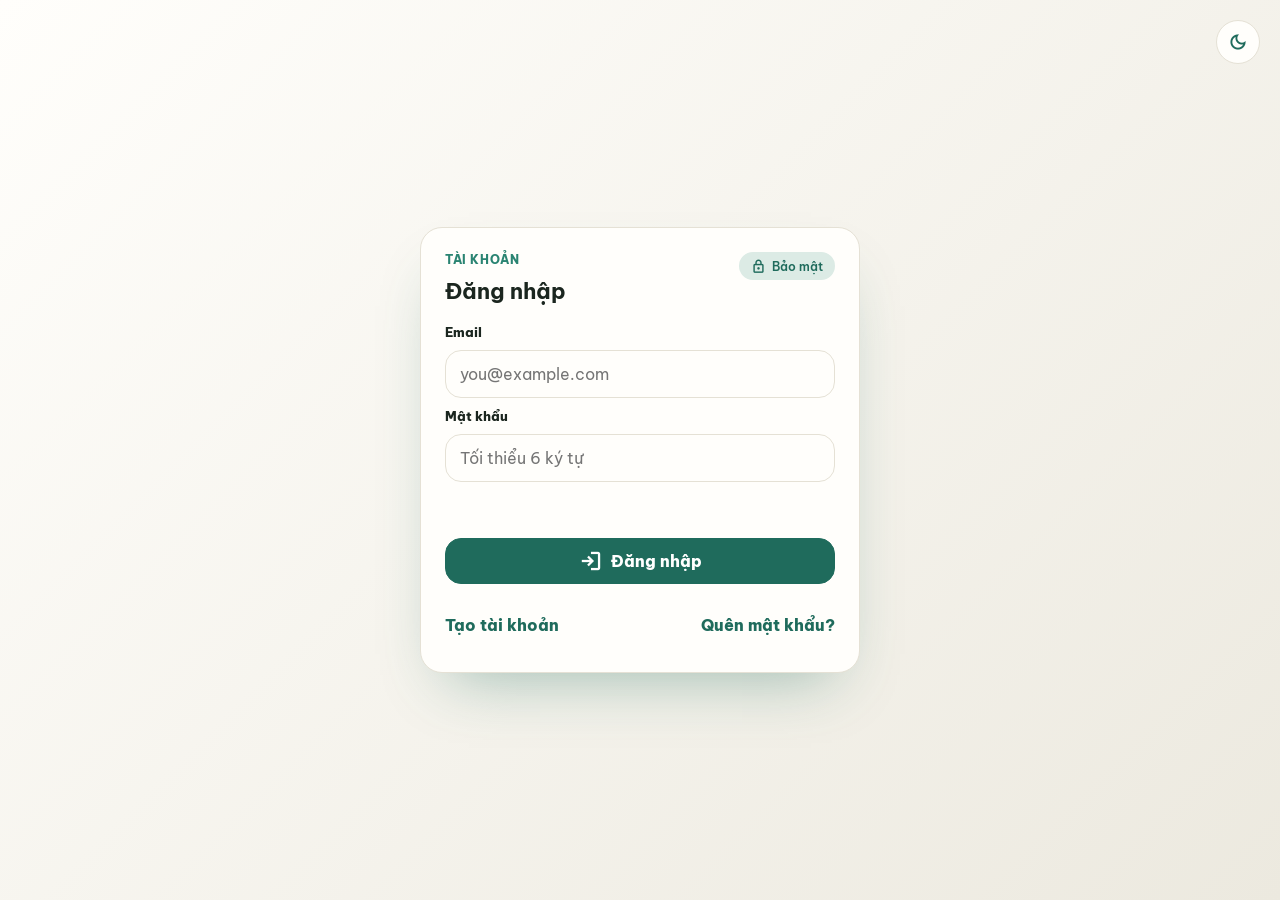
==== commit 1efcf9d6: "feat(ui): redesign giao dien sang phong cach Verde + ho so gon - Design system Verde: token mau/do b" ====
--- a/frontend/index.html
+++ b/frontend/index.html
@@ -6,7 +6,7 @@
     <title>PharmaPredict - Hệ thống gợi ý nhóm thuốc tham khảo</title>
     <link rel="preconnect" href="https://fonts.googleapis.com" />
     <link rel="preconnect" href="https://fonts.gstatic.com" crossorigin />
-    <link href="https://fonts.googleapis.com/css2?family=Inter:wght@400;500;600;700;800&family=Material+Symbols+Outlined:wght,FILL@100..700,0..1&display=swap" rel="stylesheet" />
+    <link href="https://fonts.googleapis.com/css2?family=Be+Vietnam+Pro:wght@400;500;600;700;800&family=Material+Symbols+Outlined:opsz,wght,FILL,GRAD@24,400,0,0&display=swap" rel="stylesheet" />
     <link rel="stylesheet" href="styles.css" />
     <script>
       // Khởi tạo theme sớm để tránh nháy sai màu (no-flash)
@@ -151,26 +151,36 @@
             <span class="material-symbols-outlined" aria-hidden="true">history</span>
             <span>Lịch Sử Dự Đoán</span>
           </button>
-          <button class="nav-link admin-only is-hidden" type="button" data-page="dashboard">
-            <span class="material-symbols-outlined" aria-hidden="true">monitoring</span>
-            <span>Dashboard</span>
-          </button>
-          <button class="nav-link admin-only is-hidden" type="button" data-page="dictionary">
-            <span class="material-symbols-outlined" aria-hidden="true">menu_book</span>
-            <span>Từ Điển Triệu Chứng</span>
-          </button>
-          <button class="nav-link admin-only is-hidden" type="button" data-page="samples">
-            <span class="material-symbols-outlined" aria-hidden="true">description</span>
-            <span>Bệnh Án Mẫu</span>
-          </button>
-          <button class="nav-link admin-only is-hidden" type="button" data-page="drug-admin">
-            <span class="material-symbols-outlined" aria-hidden="true">medication</span>
-            <span>Quản Lý Thuốc</span>
-          </button>
-          <button class="nav-link admin-only is-hidden" type="button" data-page="feedback-admin">
-            <span class="material-symbols-outlined" aria-hidden="true">rate_review</span>
-            <span>Duyệt Phản Hồi</span>
-          </button>
+          <div class="nav-admin admin-only is-hidden">
+            <button class="nav-link nav-admin-trigger" type="button" aria-haspopup="true">
+              <span class="material-symbols-outlined" aria-hidden="true">shield_person</span>
+              <span>Quản Trị</span>
+              <span class="material-symbols-outlined nav-caret" aria-hidden="true">expand_more</span>
+            </button>
+            <div class="nav-admin-panel" role="menu">
+              <p class="nav-admin-label">Khu quản trị</p>
+              <button class="nav-link" type="button" data-page="dashboard">
+                <span class="material-symbols-outlined" aria-hidden="true">monitoring</span>
+                <span>Dashboard</span>
+              </button>
+              <button class="nav-link" type="button" data-page="admin-history">
+                <span class="material-symbols-outlined" aria-hidden="true">manage_search</span>
+                <span>Lịch Sử Hệ Thống</span>
+              </button>
+              <button class="nav-link" type="button" data-page="dictionary">
+                <span class="material-symbols-outlined" aria-hidden="true">menu_book</span>
+                <span>Từ Điển Triệu Chứng</span>
+              </button>
+              <button class="nav-link" type="button" data-page="drug-admin">
+                <span class="material-symbols-outlined" aria-hidden="true">medication</span>
+                <span>Quản Lý Thuốc</span>
+              </button>
+              <button class="nav-link" type="button" data-page="feedback-admin">
+                <span class="material-symbols-outlined" aria-hidden="true">rate_review</span>
+                <span>Duyệt Phản Hồi</span>
+              </button>
+            </div>
+          </div>
           <button class="nav-link" type="button" data-page="about">
             <span class="material-symbols-outlined" aria-hidden="true">person</span>
             <span>Hồ Sơ Của Tôi</span>
@@ -198,7 +208,7 @@
           <div class="intro">
             <p class="eyebrow">Hệ thống hỗ trợ lâm sàng</p>
             <h1 id="home-title">Gợi ý nhóm thuốc từ triệu chứng tiếng Việt.</h1>
-                <p class="lead">Mô tả triệu chứng bằng tiếng Việt, hệ thống sẽ map sang cụm triệu chứng tiếng Anh trong dataset và chỉ trả nhóm thuốc khi dữ liệu đủ tin cậy.</p>
+                
           </div>
 
           <form class="diagnosis-panel" id="diagnosis-form">
@@ -243,48 +253,12 @@
                 <span class="material-symbols-outlined" aria-hidden="true">restart_alt</span>
                 Xóa trắng
               </button>
+              <button class="text-button" type="button" id="example-case">
+                <span class="material-symbols-outlined" aria-hidden="true">auto_awesome</span>
+                Dùng thử ví dụ
+              </button>
             </div>
           </form>
-
-          <aside class="side-stack" aria-label="Goi y nhap lieu">
-            <div class="metric-strip">
-              <div>
-                <strong>8.421</strong>
-                <span>Ca huấn luyện</span>
-              </div>
-              <div>
-                <strong>16.766</strong>
-                <span>Triệu chứng có thể map</span>
-              </div>
-            </div>
-            <div class="tip-card">
-              <div class="tip-title">
-                <span class="material-symbols-outlined" aria-hidden="true">lightbulb</span>
-                <h2>Mẹo viết bệnh án</h2>
-              </div>
-              <ul>
-                <li>Nêu triệu chứng chính, thời điểm khởi phát và mức độ nặng.</li>
-                <li>Bổ sung bệnh nền, dị ứng thuốc, thuốc đang dùng.</li>
-                <li>Thêm xét nghiệm liên quan như CRP, bạch cầu, men gan, creatinine.</li>
-              </ul>
-              <!-- US29 (SCRUM-119): nạp nhanh bệnh án mẫu vào ô nhập -->
-              <div class="sample-picker is-hidden" id="sample-picker">
-                <label for="sample-select">Nạp bệnh án mẫu</label>
-                <select id="sample-select">
-                  <option value="">— Chọn bệnh án mẫu —</option>
-                </select>
-              </div>
-              <button class="text-button" type="button" id="example-case">Dùng thử ví dụ</button>
-            </div>
-          </aside>
-        </div>
-
-        <div class="container">
-          <div class="section-heading">
-            <h2>Hoạt động gần đây</h2>
-            <button class="text-button" type="button" data-page="history">Xem tất cả</button>
-          </div>
-          <div class="activity-grid" id="home-activity" aria-live="polite"></div>
         </div>
       </section>
 
@@ -300,6 +274,13 @@
               </div>
             </div>
             <div class="confidence-box" aria-label="Do tin cay">
+              <div class="confidence-donut" aria-hidden="true">
+                <svg viewBox="0 0 120 120">
+                  <circle class="cd-track" cx="60" cy="60" r="52"></circle>
+                  <circle class="cd-arc" id="confidence-donut-arc" cx="60" cy="60" r="52"></circle>
+                </svg>
+                <div class="cd-center"><b id="confidence-donut-value">0%</b></div>
+              </div>
               <div class="confidence-head">
                 <span id="score-label">Độ tương đồng</span>
                 <strong id="confidence-value">0%</strong>
@@ -404,9 +385,9 @@
         <div class="container">
           <div class="history-head">
             <div>
-              <p class="eyebrow">Lịch sử hệ thống</p>
+              <p class="eyebrow">Của tôi</p>
               <h1 id="history-title">Lịch sử dự đoán</h1>
-              <p class="lead">Tra cứu và quản lý các phân loại nhóm thuốc đã thực hiện.</p>
+              <p class="lead">Toàn bộ ca bạn đã phân tích, lưu theo phiên đăng nhập.</p>
             </div>
             <div class="history-actions">
               <button class="secondary-button compact" type="button">
@@ -599,42 +580,6 @@
               Sau
               <span class="material-symbols-outlined" aria-hidden="true">chevron_right</span>
             </button>
-          </div>
-        </div>
-      </section>
-
-      <!-- US29 (SCRUM-116): quản lý bệnh án mẫu (admin) -->
-      <section class="page" id="page-samples" aria-labelledby="samples-title">
-        <div class="container">
-          <div class="history-head">
-            <div>
-              <p class="eyebrow">Quản trị dữ liệu</p>
-              <h1 id="samples-title">Bệnh án mẫu</h1>
-              <p class="lead">Quản lý các bệnh án mẫu để bác sĩ nạp nhanh vào ô nhập liệu ở Trang Chủ.</p>
-            </div>
-            <span class="status-pill status-secure" id="samples-count">0 mẫu</span>
-          </div>
-
-          <form class="sample-form" id="sample-form">
-            <h2>Thêm bệnh án mẫu</h2>
-            <label for="sample-tieu-de">Tiêu đề</label>
-            <input id="sample-tieu-de" type="text" maxlength="255" required placeholder="Ví dụ: Viêm họng cấp" />
-            <label for="sample-noi-dung">Nội dung bệnh án</label>
-            <textarea id="sample-noi-dung" rows="3" maxlength="2000" required placeholder="Mô tả triệu chứng để nạp vào ô nhập..."></textarea>
-            <label for="sample-mo-ta">Ghi chú (tùy chọn)</label>
-            <input id="sample-mo-ta" type="text" maxlength="500" placeholder="Ghi chú ngắn" />
-            <p class="form-message" id="sample-form-message" role="status"></p>
-            <button class="primary-button" type="submit">
-              <span class="material-symbols-outlined" aria-hidden="true">add</span>
-              Thêm mẫu
-            </button>
-          </form>
-
-          <div class="history-grid" id="samples-list" aria-live="polite"></div>
-          <div class="empty-state is-hidden" id="samples-empty">
-            <span class="empty-icon material-symbols-outlined" aria-hidden="true">description</span>
-            <h2>Chưa có bệnh án mẫu</h2>
-            <p>Thêm mẫu đầu tiên để hỗ trợ bác sĩ nhập liệu nhanh.</p>
           </div>
         </div>
       </section>
@@ -719,6 +664,62 @@
         </div>
       </section>
 
+      <!-- Admin: lịch sử dự đoán toàn hệ thống (đọc từ Postgres) -->
+      <section class="page" id="page-admin-history" aria-labelledby="ah-title">
+        <div class="container">
+          <div class="history-head">
+            <div>
+              <p class="eyebrow">Quản trị · Toàn hệ thống</p>
+              <h1 id="ah-title">Lịch sử dự đoán toàn hệ thống</h1>
+              <p class="lead">Xem mọi lượt dự đoán của tất cả người dùng, kèm email, hướng xử trí và nhóm thuốc.</p>
+            </div>
+            <div class="history-head-actions">
+              <span class="status-pill status-secondary" id="ah-total-pill">0 lượt</span>
+              <button class="secondary-button compact" type="button" id="ah-export">
+                <span class="material-symbols-outlined" aria-hidden="true">download</span>
+                <span>Xuất CSV</span>
+              </button>
+            </div>
+          </div>
+
+          <div class="fb-filter">
+            <button class="secondary-button compact is-active" type="button" data-ah-status="">Tất cả</button>
+            <button class="secondary-button compact" type="button" data-ah-status="suggest">Gợi ý OTC</button>
+            <button class="secondary-button compact" type="button" data-ah-status="safety_block">Né an toàn</button>
+            <button class="secondary-button compact" type="button" data-ah-status="emergency">Cấp cứu</button>
+          </div>
+          <div class="ah-search">
+            <input type="search" id="ah-email" class="text-input" placeholder="Lọc theo email người dùng…" />
+          </div>
+
+          <p class="form-message" id="ah-message" role="status"></p>
+          <div class="table-wrap">
+            <table class="data-table" id="ah-table">
+              <thead>
+                <tr>
+                  <th>Thời gian</th>
+                  <th>Người dùng</th>
+                  <th>Hướng xử trí</th>
+                  <th>Nhóm thuốc</th>
+                  <th></th>
+                </tr>
+              </thead>
+              <tbody id="ah-rows"></tbody>
+            </table>
+          </div>
+          <div class="empty-state is-hidden" id="ah-empty">
+            <span class="empty-icon material-symbols-outlined" aria-hidden="true">inbox</span>
+            <h2>Chưa có dữ liệu</h2>
+            <p>Không có lượt dự đoán nào khớp bộ lọc.</p>
+          </div>
+          <div class="dict-pagination">
+            <button class="secondary-button compact" type="button" id="ah-prev">Trước</button>
+            <span id="ah-page-info">Trang 1</span>
+            <button class="secondary-button compact" type="button" id="ah-next">Sau</button>
+          </div>
+        </div>
+      </section>
+
       <!-- PORT toan/main: Duyệt phản hồi không đồng ý -->
       <section class="page" id="page-feedback-admin" aria-labelledby="fb-admin-title">
         <div class="container">
@@ -753,53 +754,56 @@
       </section>
 
       <section class="page" id="page-about" aria-labelledby="about-title">
-        <div class="container about-layout">
-          <div class="about-copy">
-            <p class="eyebrow">Hồ sơ cá nhân</p>
-            <h1 id="about-title">Thông tin tài khoản</h1>
-            <p class="lead" id="profile-summary">Bạn đang đăng nhập vào hệ thống hỗ trợ nhập triệu chứng tiếng Việt và gợi ý nhóm thuốc khi dữ liệu đủ tin cậy.</p>
-            <div class="form-actions">
-              <button class="primary-button" type="button" id="profile-logout-button">
-                <span class="material-symbols-outlined" aria-hidden="true">logout</span>
-                Đăng xuất
-              </button>
-              <button class="secondary-button" type="button" data-page="home">Bắt đầu nhập liệu</button>
-            </div>
-          </div>
-          <div class="about-cards">
-            <article class="feature-card">
-              <span class="feature-icon material-symbols-outlined" aria-hidden="true">psychology</span>
-              <h2>Dữ liệu tiếng Anh</h2>
-              <p>Model dùng trường trieu_chung trong CSV mới để học quan hệ giữa cụm triệu chứng và nhóm thuốc.</p>
-            </article>
-            <article class="feature-card dark">
-              <span class="feature-icon material-symbols-outlined" aria-hidden="true">verified</span>
-              <h2>Tiền xử lý tiếng Việt</h2>
-              <p>Triệu chứng người dùng nhập được map sang đúng mã đặc trưng tiếng Anh trước khi gọi model.</p>
-            </article>
-            <article class="feature-card">
-              <span class="feature-icon material-symbols-outlined" aria-hidden="true">encrypted</span>
-              <h2>Kết quả tiếng Việt</h2>
-              <p>Tên bệnh, mô tả, thuốc, lưu ý phòng ngừa và chăm sóc được dịch hoặc ánh xạ sang tiếng Việt.</p>
-            </article>
-          </div>
-        </div>
-
-        <div class="container faq-grid">
-          <article class="faq-item">
-            <h2>Cần nhập dữ liệu gì?</h2>
-            <p>Triệu chứng chính, tiền sử bệnh, dị ứng, thuốc đang dùng và chỉ số xét nghiệm liên quan.</p>
+        <div class="container page-narrow">
+          <div class="history-head">
+            <div>
+              <p class="eyebrow">Tài khoản</p>
+              <h1 id="about-title">Hồ sơ của tôi</h1>
+            </div>
+          </div>
+
+          <article class="profile-card">
+            <div class="profile-hero">
+              <div class="profile-avatar" id="profile-avatar">ND</div>
+              <div class="profile-meta">
+                <h2 id="profile-name-display">Người dùng</h2>
+                <p id="profile-email-display">user@example.com</p>
+                <div class="profile-chips">
+                  <span class="profile-chip"><span class="material-symbols-outlined" aria-hidden="true">bookmark</span><span id="profile-stat-saved">0</span> đã lưu</span>
+                  <span class="profile-chip" id="profile-role-chip"><span class="material-symbols-outlined" aria-hidden="true">shield_person</span><span id="profile-role">Người dùng</span></span>
+                </div>
+              </div>
+            </div>
           </article>
-          <article class="faq-item">
-            <h2>Kết quả có thay bác sĩ không?</h2>
-            <p>Không. Đây là lớp hỗ trợ quyết định, cần bác sĩ xác nhận trước khi dùng trong điều trị.</p>
+
+          <article class="profile-card">
+            <h2 class="profile-section-title"><span class="material-symbols-outlined" aria-hidden="true">badge</span>Thông tin cá nhân</h2>
+            <form id="profile-info-form" class="profile-form">
+              <div class="profile-grid">
+                <label class="field"><span>Họ tên</span><input class="text-input" id="profile-name-input" maxlength="150" required /></label>
+                <label class="field"><span>Email</span><input class="text-input" id="profile-email-input" type="email" disabled /></label>
+              </div>
+              <p class="form-message" id="profile-info-message" role="status"></p>
+              <div class="profile-actions">
+                <button class="primary-button compact" type="submit"><span class="material-symbols-outlined" aria-hidden="true">save</span>Lưu thay đổi</button>
+              </div>
+            </form>
           </article>
-          <article class="faq-item contact-card">
-            <h2>Hỗ trợ</h2>
-            <input type="text" placeholder="Chủ đề cần hỗ trợ" disabled />
-            <textarea rows="3" placeholder="Nội dung trao đổi..." disabled></textarea>
-            <button class="primary-button" type="button" disabled>Sắp ra mắt</button>
-            <p class="muted-text">Kênh hỗ trợ trong ứng dụng đang được phát triển.</p>
+
+          <article class="profile-card">
+            <h2 class="profile-section-title"><span class="material-symbols-outlined" aria-hidden="true">lock</span>Đổi mật khẩu</h2>
+            <form id="profile-password-form" class="profile-form">
+              <label class="field"><span>Mật khẩu hiện tại</span><input class="text-input" id="profile-current-pw" type="password" autocomplete="current-password" required /></label>
+              <div class="profile-grid">
+                <label class="field"><span>Mật khẩu mới</span><input class="text-input" id="profile-new-pw" type="password" autocomplete="new-password" minlength="6" required placeholder="Tối thiểu 6 ký tự" /></label>
+                <label class="field"><span>Nhập lại mật khẩu mới</span><input class="text-input" id="profile-confirm-pw" type="password" autocomplete="new-password" required /></label>
+              </div>
+              <p class="form-message" id="profile-pw-message" role="status"></p>
+              <div class="profile-actions profile-actions-split">
+                <button class="secondary-button compact" type="button" id="profile-logout-button"><span class="material-symbols-outlined" aria-hidden="true">logout</span>Đăng xuất</button>
+                <button class="primary-button compact" type="submit"><span class="material-symbols-outlined" aria-hidden="true">lock_reset</span>Cập nhật mật khẩu</button>
+              </div>
+            </form>
           </article>
         </div>
       </section>
@@ -843,6 +847,22 @@
       </div>
     </div>
 
+    <!-- Chi tiết một lượt dự đoán (master–detail của Lịch Sử Hệ Thống) -->
+    <div class="modal-overlay is-hidden" id="ah-detail-modal" role="dialog" aria-modal="true" aria-labelledby="ah-detail-title">
+      <div class="modal-card">
+        <div class="modal-head">
+          <div>
+            <p class="eyebrow">Lịch sử hệ thống</p>
+            <h2 id="ah-detail-title">Chi tiết lượt dự đoán</h2>
+          </div>
+          <button class="icon-button" type="button" id="ah-detail-close" aria-label="Đóng">
+            <span class="material-symbols-outlined" aria-hidden="true">close</span>
+          </button>
+        </div>
+        <dl class="detail-list" id="ah-detail-body"></dl>
+      </div>
+    </div>
+
     <script src="vendor/chart.umd.min.js"></script>
     <script src="script.js"></script>
   </body>
--- a/frontend/styles.css
+++ b/frontend/styles.css
@@ -1638,49 +1638,6 @@
   cursor: pointer;
 }
 
-/* US29: picker bệnh án mẫu (Trang Chủ) + form quản lý */
-.sample-picker {
-  display: grid;
-  gap: 6px;
-  margin: 12px 0;
-}
-.sample-picker label {
-  font-size: 0.85rem;
-  color: var(--text-muted);
-}
-.sample-picker select,
-.sample-form input,
-.sample-form textarea {
-  width: 100%;
-  padding: 10px 12px;
-  border: 1px solid var(--surface-container);
-  border-radius: var(--radius-md);
-  background: var(--surface-lowest);
-  color: var(--text);
-  font: inherit;
-}
-.sample-form {
-  display: grid;
-  gap: 8px;
-  max-width: 640px;
-  margin: 16px 0 24px;
-  padding: 20px;
-  background: var(--surface-lowest);
-  border: 1px solid var(--surface-container);
-  border-radius: var(--radius-lg);
-}
-.sample-form h2 {
-  margin: 0 0 4px;
-}
-.sample-form label {
-  font-size: 0.85rem;
-  color: var(--text-muted);
-  margin-top: 4px;
-}
-.sample-form textarea {
-  resize: vertical;
-}
-
 /* PORT: Quản lý thuốc — form inline + danh sách quản trị */
 .inline-form {
   display: grid;
@@ -1875,3 +1832,439 @@
   background: var(--danger-soft);
   color: var(--danger);
 }
+
+/* Admin: bảng lịch sử dự đoán toàn hệ thống */
+.ah-search {
+  margin: 12px 0 4px;
+}
+.table-wrap {
+  overflow-x: auto;
+  border: 1px solid var(--border);
+  border-radius: 12px;
+}
+.data-table {
+  width: 100%;
+  border-collapse: collapse;
+  font-size: 0.92rem;
+}
+.data-table th,
+.data-table td {
+  text-align: left;
+  padding: 11px 14px;
+  border-bottom: 1px solid var(--border);
+  white-space: nowrap;
+}
+.data-table thead th {
+  font-weight: 600;
+  color: var(--muted);
+  background: var(--surface-2, rgba(127, 127, 127, 0.06));
+}
+.data-table tbody tr:last-child td {
+  border-bottom: none;
+}
+.data-table tbody tr:hover {
+  background: rgba(127, 127, 127, 0.06);
+}
+.ah-status {
+  display: inline-block;
+  padding: 2px 10px;
+  border-radius: 999px;
+  font-size: 0.8rem;
+  font-weight: 600;
+}
+.ah-suggest {
+  background: #dcfce7;
+  color: #166534;
+}
+.ah-safety_block {
+  background: #fef3c7;
+  color: #92400e;
+}
+.ah-emergency {
+  background: #fee2e2;
+  color: #b91c1c;
+}
+.history-head-actions {
+  display: flex;
+  align-items: center;
+  gap: 10px;
+}
+.ah-row {
+  cursor: pointer;
+}
+.ah-row:hover {
+  background: rgba(127, 127, 127, 0.08);
+}
+.data-table td.ah-chevron {
+  width: 1%;
+  text-align: right;
+  color: var(--muted);
+}
+.data-table td.ah-chevron .material-symbols-outlined {
+  font-size: 20px;
+  vertical-align: middle;
+}
+.detail-list {
+  display: grid;
+  grid-template-columns: max-content 1fr;
+  gap: 10px 20px;
+  margin: 8px 0 0;
+}
+.detail-list dt {
+  color: var(--muted);
+  font-size: 0.85rem;
+  font-weight: 600;
+}
+.detail-list dd {
+  margin: 0;
+  word-break: break-word;
+}
+
+/* ===================================================================
+   VERDE OVERHAUL — redesign (token + font + top bar + soft motion)
+   Ghi đè lên style cũ ở cuối file; giữ nguyên class/id để script.js chạy.
+   =================================================================== */
+
+/* 1) Token Verde — sáng */
+:root {
+  --surface: #f3f1e9; --surface-lowest: #fffefb; --surface-low: #f0ede2;
+  --surface-container: #f7f4ec; --surface-high: #ece9df; --surface-highest: #dcebe5;
+  --text: #1b261f; --text-muted: #67736a; --text-subtle: #9aa298;
+  --outline: #e5e1d5;
+  --primary: #1f6b5c; --primary-action: #1f6b5c; --primary-hover: #185448;
+  --primary-contrast: #ffffff; --primary-soft: #dcebe5;
+  --secondary: #2a8472; --secondary-soft: #bfe3da;
+  --accent: #cf6a3c; --accent-soft: #f6e4d6;
+  --success: #1f6b5c; --success-soft: #dcebe5;
+  --warning: #b07d24; --warning-bg: #f6ecd3; --warning-soft: #f6ecd3;
+  --danger: #b5482f; --danger-soft: #f6e0d9; --error: #b5482f;
+  --track: #e8e4d8;
+  --radius: 14px; --radius-sm: 12px; --radius-md: 16px; --radius-lg: 22px; --radius-pill: 999px;
+  --shadow-sm: 0 1px 2px rgba(31, 107, 92, 0.06);
+  --shadow-md: 0 14px 34px -20px rgba(31, 107, 92, 0.3);
+  --shadow-lg: 0 30px 60px -28px rgba(31, 107, 92, 0.42);
+  --shadow: var(--shadow-md);
+  --ring: 0 0 0 4px rgba(31, 107, 92, 0.16);
+}
+
+/* Token Verde — tối */
+[data-theme="dark"] {
+  --surface: #10171a; --surface-lowest: #16201d; --surface-low: #1c2723;
+  --surface-container: #1c2723; --surface-high: #25322d; --surface-highest: #143f37;
+  --text: #e8efe9; --text-muted: #9fb0a6; --text-subtle: #7f9088;
+  --outline: #2a3a33;
+  --primary: #4cbfa6; --primary-action: #4cbfa6; --primary-hover: #6fd0ba;
+  --primary-contrast: #07211c; --primary-soft: #143f37;
+  --secondary: #4cbfa6; --secondary-soft: #1f4a42;
+  --accent: #e0875a; --accent-soft: #3a2a1f;
+  --success: #4cbfa6; --success-soft: #143f37;
+  --warning: #d6a64a; --warning-bg: #2e2718; --warning-soft: #2e2718;
+  --danger: #e0796a; --danger-soft: #321f1d; --error: #e0796a;
+  --track: #25322d;
+  --shadow-sm: 0 1px 2px rgba(0, 0, 0, 0.4);
+  --shadow-md: 0 16px 34px -20px rgba(0, 0, 0, 0.55);
+  --shadow-lg: 0 30px 60px -28px rgba(0, 0, 0, 0.6);
+}
+
+/* 2) Font Be Vietnam Pro */
+body { font-family: "Be Vietnam Pro", system-ui, -apple-system, "Segoe UI", sans-serif; }
+
+/* 3) Sidebar -> Top bar */
+.app-shell { display: flex; flex-direction: column; min-height: 100vh; }
+.app-sidebar {
+  position: sticky; top: 0; left: auto; right: auto;
+  width: 100%; height: auto; flex-direction: row; align-items: center; gap: 16px;
+  padding: 10px clamp(16px, 4vw, 40px);
+  border-right: 0; border-bottom: 1px solid var(--outline);
+  background: color-mix(in srgb, var(--surface) 85%, transparent);
+  backdrop-filter: blur(10px); z-index: 40;
+}
+.sidebar-brand { padding: 0; margin: 0; flex: none; }
+.side-nav { display: flex; flex-direction: row; align-items: center; gap: 4px; flex: 1; min-width: 0; overflow: visible; flex-wrap: nowrap; }
+.nav-link { width: auto; min-height: 38px; padding: 0 13px; border-radius: var(--radius-sm); white-space: nowrap; font-weight: 600; }
+.app-sidebar .theme-toggle { width: auto; min-height: 38px; padding: 0 12px; border: 1px solid var(--outline); border-radius: var(--radius-sm); flex: none; }
+.theme-toggle-label { display: none; }
+.sidebar-user { flex-direction: row; align-items: center; gap: 10px; padding: 4px; margin: 0; border: 0; background: transparent; flex: none; }
+.app-main { margin-left: 0; }
+
+/* 4) Auth — căn giữa, 1 cột */
+.auth-panel { max-width: 440px; margin: auto; grid-template-columns: 1fr; }
+.auth-copy { display: none; }
+.auth-card { box-shadow: var(--shadow-lg); }
+
+/* 5) Home — căn giữa kiểu Console */
+.hero-grid { grid-template-columns: 1fr; max-width: 860px; margin-inline: auto; gap: 22px; }
+.hero-grid .intro { text-align: center; }
+.hero-grid .intro .lead { margin-inline: auto; }
+
+/* 6) Tinh chỉnh bo góc / form */
+.primary-button, .secondary-button { border-radius: var(--radius-md); }
+.detail-card, .stat-card, .feature-card, .tip-card, .auth-card, .diagnosis-panel,
+.history-card, .modal-card, .table-wrap, .dict-table-wrap { border-radius: var(--radius-lg); }
+input, textarea, select, .search-box { border-radius: var(--radius-md); }
+
+/* 7) Hiệu ứng — chuyển động mềm, tinh tế */
+.nav-link, .bottom-link, .primary-button, .secondary-button, .text-button, .icon-button,
+.feedback-button, .status-pill, .chip, .theme-toggle, .search-box, input, textarea, select,
+.detail-card, .stat-card, .feature-card, .history-card, .tip-card, .symptom-list button {
+  transition: background-color 0.18s ease, color 0.18s ease, border-color 0.18s ease,
+    transform 0.18s ease, box-shadow 0.2s ease;
+}
+.primary-button:hover, .secondary-button:hover, .feedback-button:hover { transform: translateY(-1px); }
+.primary-button:active, .secondary-button:active, .nav-link:active { transform: translateY(0); }
+.detail-card:hover, .stat-card:hover, .feature-card:hover, .history-card:hover {
+  transform: translateY(-2px); box-shadow: var(--shadow-lg);
+}
+.icon-button:hover { transform: translateY(-1px); }
+input:focus, textarea:focus, select:focus, .search-box:focus-within {
+  outline: none; box-shadow: var(--ring);
+}
+/* thanh độ tin cậy chạy mượt */
+#confidence-bar, .progress-bar > span, .progress-bar span {
+  transition: width 0.7s cubic-bezier(0.22, 1, 0.36, 1);
+}
+
+@media (prefers-reduced-motion: no-preference) {
+  .page.is-active { animation: verde-rise 0.45s cubic-bezier(0.22, 1, 0.36, 1) both; }
+  .auth-card:not(.is-hidden) { animation: verde-rise 0.4s cubic-bezier(0.22, 1, 0.36, 1) both; }
+  .modal-overlay:not(.is-hidden) .modal-card { animation: verde-pop 0.3s cubic-bezier(0.22, 1, 0.36, 1) both; }
+  .history-card, .stat-card, .detail-card { animation: verde-rise 0.4s ease both; }
+}
+@keyframes verde-rise {
+  from { opacity: 0; transform: translateY(10px); }
+  to { opacity: 1; transform: translateY(0); }
+}
+@keyframes verde-pop {
+  from { opacity: 0; transform: translateY(8px) scale(0.98); }
+  to { opacity: 1; transform: translateY(0) scale(1); }
+}
+
+/* 8) Top bar trên mobile: ẩn bớt chữ user, vẫn còn bottom-nav */
+@media (max-width: 900px) { .sidebar-user > div { display: none; } }
+@media (max-width: 640px) { .hero-grid .intro h1 { font-size: 1.7rem; } }
+
+/* ===================================================================
+   VERDE COMPONENTS — khớp mockup Figma (chip, gauge, prediction,
+   card, pill, bảng, modal, dropdown admin). Nhắm class tĩnh + class
+   do script.js sinh. Giữ nguyên id/logic.
+   =================================================================== */
+
+/* Brand logo gradient */
+.sidebar-brand { gap: 11px; font-weight: 700; }
+.sidebar-logo {
+  display: grid; place-items: center; width: 38px; height: 38px;
+  border-radius: 12px; color: #fff; font-weight: 800; font-size: 0.8rem; letter-spacing: -0.02em;
+  background: linear-gradient(150deg, #2a8472, #1f6b5c);
+  box-shadow: 0 8px 16px -7px rgba(31, 107, 92, 0.7);
+}
+
+/* Top bar nav pills + dropdown Quản trị */
+.nav-link { gap: 8px; color: var(--text-muted); }
+.nav-link .material-symbols-outlined { font-size: 19px; }
+.nav-admin { position: relative; display: flex; align-items: center; }
+.nav-admin-trigger { gap: 6px; }
+.nav-caret { font-size: 16px !important; transition: transform 0.2s ease; }
+.nav-admin:hover .nav-caret, .nav-admin:focus-within .nav-caret { transform: rotate(180deg); }
+.nav-admin-panel {
+  position: absolute; top: calc(100% + 8px); left: 0; min-width: 236px;
+  background: var(--surface-lowest); border: 1px solid var(--outline);
+  border-radius: var(--radius-md); box-shadow: var(--shadow-lg);
+  padding: 7px; display: flex; flex-direction: column; gap: 2px; z-index: 60;
+  opacity: 0; visibility: hidden; transform: translateY(-6px);
+  transition: opacity 0.18s ease, transform 0.18s ease, visibility 0.18s;
+}
+.nav-admin:hover .nav-admin-panel, .nav-admin:focus-within .nav-admin-panel {
+  opacity: 1; visibility: visible; transform: translateY(0);
+}
+.nav-admin-label {
+  margin: 0; padding: 8px 11px 4px; font-size: 10px; font-weight: 700;
+  letter-spacing: 0.1em; text-transform: uppercase; color: var(--text-subtle);
+}
+.nav-admin-panel .nav-link { width: 100%; justify-content: flex-start; min-height: 40px; border-radius: 10px; }
+.nav-admin-panel .nav-link .material-symbols-outlined { color: var(--primary); }
+
+/* Avatar tròn gradient */
+.avatar {
+  background: linear-gradient(150deg, #2a8472, #1f6b5c); color: #fff;
+  border-radius: var(--radius-pill); font-weight: 700;
+}
+
+/* Console: panel bệnh án + chip triệu chứng */
+.diagnosis-panel { box-shadow: var(--shadow-md); }
+.symptom-list { display: flex; flex-wrap: wrap; gap: 8px; }
+.symptom-chip, .suggested-symptom-chip {
+  display: inline-flex; align-items: center; gap: 6px; padding: 8px 13px;
+  border-radius: var(--radius-pill); border: 1px solid var(--outline);
+  background: var(--surface-lowest); color: var(--text-muted);
+  font-size: 0.82rem; font-weight: 500;
+}
+.symptom-chip:hover, .suggested-symptom-chip:hover { border-color: var(--primary); color: var(--primary); transform: translateY(-1px); }
+.symptom-chip.is-selected {
+  background: var(--primary-soft); border-color: var(--primary); color: var(--primary); font-weight: 600;
+}
+.suggested-symptom-chip { border-style: dashed; }
+
+/* Status pills — tông Verde */
+.status-pill {
+  display: inline-flex; align-items: center; gap: 6px; padding: 5px 12px;
+  border-radius: var(--radius-pill); font-size: 0.72rem; font-weight: 600;
+}
+.status-pill .material-symbols-outlined { font-size: 15px; }
+.status-success, .status-secure { background: var(--success-soft); color: var(--success); }
+.status-secondary { background: var(--surface-high); color: var(--text-muted); }
+.status-warning { background: var(--warning-soft); color: var(--warning); }
+.status-danger { background: var(--danger-soft); color: var(--danger); }
+
+/* Result: confidence + thanh top-3 */
+.confidence-box { background: var(--surface-low); border: 1px solid var(--outline); border-radius: var(--radius-md); padding: 16px 18px; }
+.progress-bar { background: var(--track); border-radius: var(--radius-pill); overflow: hidden; }
+.progress-bar > span, #confidence-bar { background: linear-gradient(90deg, #1f6b5c, #3ba88f); border-radius: var(--radius-pill); }
+.confidence-box[data-level="high"] #confidence-bar { background: linear-gradient(90deg, #1f6b5c, #3ba88f); }
+.confidence-box[data-level="mid"] #confidence-bar { background: linear-gradient(90deg, #b07d24, #d2a13f); }
+.confidence-box[data-level="low"] #confidence-bar, .confidence-box[data-level="none"] #confidence-bar { background: linear-gradient(90deg, #b5482f, #d06a52); }
+.confidence-tag { font-weight: 600; }
+.prediction-row { display: grid; grid-template-columns: 1fr auto; gap: 4px 12px; align-items: baseline; margin-bottom: 14px; }
+.prediction-name { font-weight: 600; font-size: 0.9rem; }
+.prediction-value { font-weight: 800; font-variant-numeric: tabular-nums; }
+.prediction-track { grid-column: 1 / -1; height: 9px; border-radius: var(--radius-pill); background: var(--track); overflow: hidden; }
+.prediction-fill { display: block; height: 100%; border-radius: var(--radius-pill); background: linear-gradient(90deg, #1f6b5c, #3ba88f); transition: width 0.7s cubic-bezier(0.22, 1, 0.36, 1); }
+.prediction-row:not(:first-child) .prediction-fill { background: #bcc8be; }
+
+/* History card */
+.history-card { background: var(--surface-lowest); border: 1px solid var(--outline); border-radius: var(--radius-lg); box-shadow: var(--shadow-sm); padding: 18px 20px; }
+.card-topline { display: flex; align-items: center; gap: 10px; margin-bottom: 8px; }
+.card-topline time { font-size: 0.74rem; color: var(--text-subtle); }
+.history-card h2 { font-size: 1.05rem; font-weight: 700; letter-spacing: -0.01em; }
+
+/* Activity card */
+.activity-card { background: var(--surface-lowest); border: 1px solid var(--outline); border-radius: var(--radius-md); box-shadow: var(--shadow-sm); padding: 16px; }
+.activity-icon { color: var(--primary); }
+
+/* Stat / detail cards */
+.stat-card { border: 1px solid var(--outline); border-radius: var(--radius-lg); box-shadow: var(--shadow-sm); }
+.stat-icon { color: var(--primary); background: var(--primary-soft); border-radius: 12px; padding: 8px; }
+.detail-card { background: var(--surface-lowest); border: 1px solid var(--outline); border-radius: var(--radius-lg); box-shadow: var(--shadow-sm); }
+.detail-card.warning-card { background: var(--warning-soft); border-color: #f0dca8; }
+
+/* Bảng dữ liệu admin (data-table, dict-table) */
+.table-wrap, .dict-table-wrap { border: 1px solid var(--outline); border-radius: var(--radius-lg); overflow: hidden; box-shadow: var(--shadow-sm); background: var(--surface-lowest); }
+.data-table, .dict-table { width: 100%; border-collapse: collapse; }
+.data-table th, .dict-table th {
+  text-align: left; font-size: 0.66rem; letter-spacing: 0.05em; text-transform: uppercase;
+  color: var(--text-subtle); font-weight: 700; padding: 12px 16px;
+  background: var(--surface-container); border-bottom: 1px solid var(--outline);
+}
+.data-table td, .dict-table td { padding: 12px 16px; border-bottom: 1px solid var(--outline); color: var(--text-muted); }
+.data-table tbody tr:hover, .dict-table tbody tr:hover { background: var(--surface-container); }
+
+/* Admin list (nhóm thuốc, phản hồi) */
+.admin-list { list-style: none; margin: 12px 0 0; padding: 0; display: flex; flex-direction: column; gap: 8px; }
+.admin-list li { display: flex; align-items: center; gap: 12px; padding: 12px 14px; border: 1px solid var(--outline); border-radius: var(--radius-md); background: var(--surface-lowest); }
+.admin-list li:hover { border-color: var(--primary); }
+
+/* Search box + input */
+.search-box, .text-input, input[type="search"], input[type="text"], input[type="email"], input[type="password"], input[type="date"], textarea, select {
+  border: 1px solid var(--outline); background: var(--surface-lowest);
+}
+.search-box:focus-within { border-color: var(--primary); box-shadow: var(--ring); }
+
+/* Modal */
+.modal-overlay { background: rgba(27, 38, 31, 0.42); backdrop-filter: blur(3px); }
+.modal-card { background: var(--surface-lowest); border-radius: var(--radius-lg); box-shadow: var(--shadow-lg); border: 1px solid var(--outline); }
+
+/* Feature card (Hồ sơ/About) */
+.feature-card { background: var(--surface-lowest); border: 1px solid var(--outline); border-radius: var(--radius-lg); box-shadow: var(--shadow-sm); }
+.feature-card.dark { background: linear-gradient(155deg, #2a8472, #185448); color: #fff; border: 0; }
+.feature-card.dark .feature-icon { color: #fff; }
+.feature-icon { color: var(--primary); }
+
+/* Bottom nav (mobile) Verde */
+.bottom-nav { background: color-mix(in srgb, var(--surface) 92%, transparent); border-top: 1px solid var(--outline); backdrop-filter: blur(10px); }
+.bottom-link.is-active { color: var(--primary); }
+
+/* ===== TOP BAR FIX — ép 1 hàng ngang, reset width/margin con cũ ===== */
+.app-sidebar { display: flex !important; flex-direction: row !important; flex-wrap: nowrap !important; gap: 14px; align-items: center; height: auto !important; }
+.app-sidebar > * { margin: 0 !important; position: static !important; }
+.sidebar-brand { width: auto !important; flex: 0 0 auto; order: 0; }
+.side-nav { width: auto !important; flex: 1 1 auto; min-width: 0; order: 1; }
+.app-sidebar .theme-toggle { order: 2; }
+.sidebar-user { order: 3; }
+.app-sidebar .theme-toggle { width: auto !important; min-width: 0; flex: none; height: 38px; justify-content: center; }
+.sidebar-user { width: auto !important; flex: none; max-width: 240px; }
+.sidebar-user > div { min-width: 0; }
+.sidebar-user #user-name, .sidebar-user #user-email { white-space: nowrap; overflow: hidden; text-overflow: ellipsis; max-width: 150px; display: block; }
+
+/* ===== Donut độ tin cậy (giống mockup) ===== */
+.confidence-box { display: grid; grid-template-columns: auto 1fr; gap: 4px 18px; align-items: center; }
+.confidence-donut { grid-column: 1; grid-row: 1 / -1; position: relative; width: 112px; height: 112px; flex: none; }
+.confidence-donut svg { width: 100%; height: 100%; transform: rotate(-90deg); }
+.cd-track { fill: none; stroke: var(--track); stroke-width: 12; }
+.cd-arc { fill: none; stroke: var(--primary); stroke-width: 12; stroke-linecap: round; stroke-dasharray: 327; stroke-dashoffset: 327; transition: stroke-dashoffset 0.8s cubic-bezier(0.22, 1, 0.36, 1), stroke 0.3s ease; }
+.cd-center { position: absolute; inset: 0; display: flex; align-items: center; justify-content: center; }
+.cd-center b { font-size: 1.45rem; font-weight: 800; letter-spacing: -0.02em; }
+.confidence-box .confidence-head, .confidence-box .progress-bar, .confidence-box .confidence-tag { grid-column: 2; }
+.confidence-box #confidence-value { display: none; }
+.confidence-box .progress-bar { display: none; }
+.confidence-box[data-level="mid"] .cd-arc { stroke: var(--warning); }
+.confidence-box[data-level="low"] .cd-arc, .confidence-box[data-level="none"] .cd-arc { stroke: var(--danger); }
+.confidence-box[data-level="rule"] .cd-arc { stroke: var(--text-subtle); }
+
+/* ===== Home: eyebrow thành pill badge (giống mockup Console) ===== */
+#page-home .intro .eyebrow {
+  display: inline-block; padding: 6px 14px; border-radius: var(--radius-pill);
+  background: var(--primary-soft); color: var(--primary); margin-bottom: 14px;
+}
+
+/* ===== Lịch sử: thẻ -> hàng ngang (giống mockup) ===== */
+.history-grid { display: flex; flex-direction: column; gap: 12px; }
+.history-card {
+  display: grid; grid-template-columns: minmax(86px, auto) 1fr auto;
+  grid-template-rows: auto auto; align-items: center; align-content: center;
+  column-gap: 18px; row-gap: 3px; padding: 14px 18px; min-height: 0;
+}
+.history-card .card-topline { grid-column: 1; grid-row: 1 / -1; flex-direction: column; align-items: flex-start; gap: 4px; margin: 0; }
+.history-card h2 { grid-column: 2; grid-row: 1; margin: 0; font-size: 0.98rem; align-self: end; line-height: 1.25; }
+.history-card > p { grid-column: 2; grid-row: 2; margin: 0; color: var(--text-muted); font-size: 0.84rem; align-self: start;
+  overflow: hidden; text-overflow: ellipsis; white-space: nowrap; }
+.history-card .icon-button { grid-column: 3; grid-row: 1 / -1; }
+@media (max-width: 560px) {
+  .history-card { grid-template-columns: 1fr auto; }
+  .history-card .card-topline { grid-column: 1; grid-row: 1; flex-direction: row; }
+  .history-card h2 { grid-column: 1; grid-row: 2; }
+  .history-card > p { grid-column: 1; grid-row: 3; }
+  .history-card .icon-button { grid-column: 2; grid-row: 1 / -1; }
+}
+
+/* ===== Hồ sơ cá nhân (giống mockup, gọn, chỉ control có chức năng) ===== */
+.profile-card { background: var(--surface-lowest); border: 1px solid var(--outline); border-radius: var(--radius-lg); box-shadow: var(--shadow-sm); padding: 24px; margin-bottom: 16px; }
+.profile-hero { display: flex; align-items: center; gap: 18px; }
+.profile-avatar { width: 72px; height: 72px; border-radius: 22px; display: grid; place-items: center; color: #fff; font-size: 1.5rem; font-weight: 800; flex: none;
+  background: linear-gradient(150deg, #2a8472, #1f6b5c); box-shadow: 0 16px 30px -12px rgba(31, 107, 92, 0.7); }
+.profile-meta h2 { font-size: 1.4rem; font-weight: 800; letter-spacing: -0.02em; }
+.profile-meta p { color: var(--text-muted); font-size: 0.9rem; margin-top: 2px; }
+.profile-chips { display: flex; gap: 8px; margin-top: 10px; flex-wrap: wrap; }
+.profile-chip { display: inline-flex; align-items: center; gap: 6px; font-size: 0.75rem; font-weight: 600; color: var(--text-muted); background: var(--surface-low); padding: 5px 11px; border-radius: var(--radius-pill); }
+.profile-chip .material-symbols-outlined { font-size: 15px; color: var(--primary); }
+.profile-chip.is-admin { background: var(--primary-soft); color: var(--primary); }
+.profile-section-title { display: flex; align-items: center; gap: 9px; font-size: 1rem; font-weight: 700; margin-bottom: 16px; }
+.profile-section-title .material-symbols-outlined { color: var(--primary); font-size: 20px; }
+.profile-form .field { display: flex; flex-direction: column; gap: 6px; margin-bottom: 14px; }
+.profile-form .field span { font-size: 0.78rem; font-weight: 600; color: var(--text-muted); }
+.profile-grid { display: grid; grid-template-columns: 1fr 1fr; gap: 14px; }
+.profile-actions { display: flex; justify-content: flex-end; }
+.profile-actions-split { justify-content: space-between; }
+.primary-button.compact, .secondary-button.compact { height: 40px; padding: 0 16px; font-size: 0.85rem; }
+@media (max-width: 560px) { .profile-grid { grid-template-columns: 1fr; } }
+
+/* Hồ sơ: thu hẹp như mockup, không tràn ngang ở màn rộng */
+.container.page-narrow { max-width: 780px; margin-left: auto; margin-right: auto; }
+
+/* ===== Rút gọn Kết quả — ẩn card phụ (lifestyle), giữ chức năng cốt lõi ===== */
+#page-result .detail-card:has(#precaution-list),
+#page-result .detail-card:has(#care-list) { display: none; }
+
+/* ===== Rút gọn Dashboard — ẩn 2 mục phân tích phụ, giữ stat + biểu đồ chính ===== */
+#page-dashboard .section-heading:has(#reject-total-pill),
+#page-dashboard .section-heading:has(#group-stats-pill),
+#page-dashboard .dashboard-grid:has(#reject-bars-canvas),
+#page-dashboard .dashboard-grid:has(#group-bars-canvas) { display: none; }
